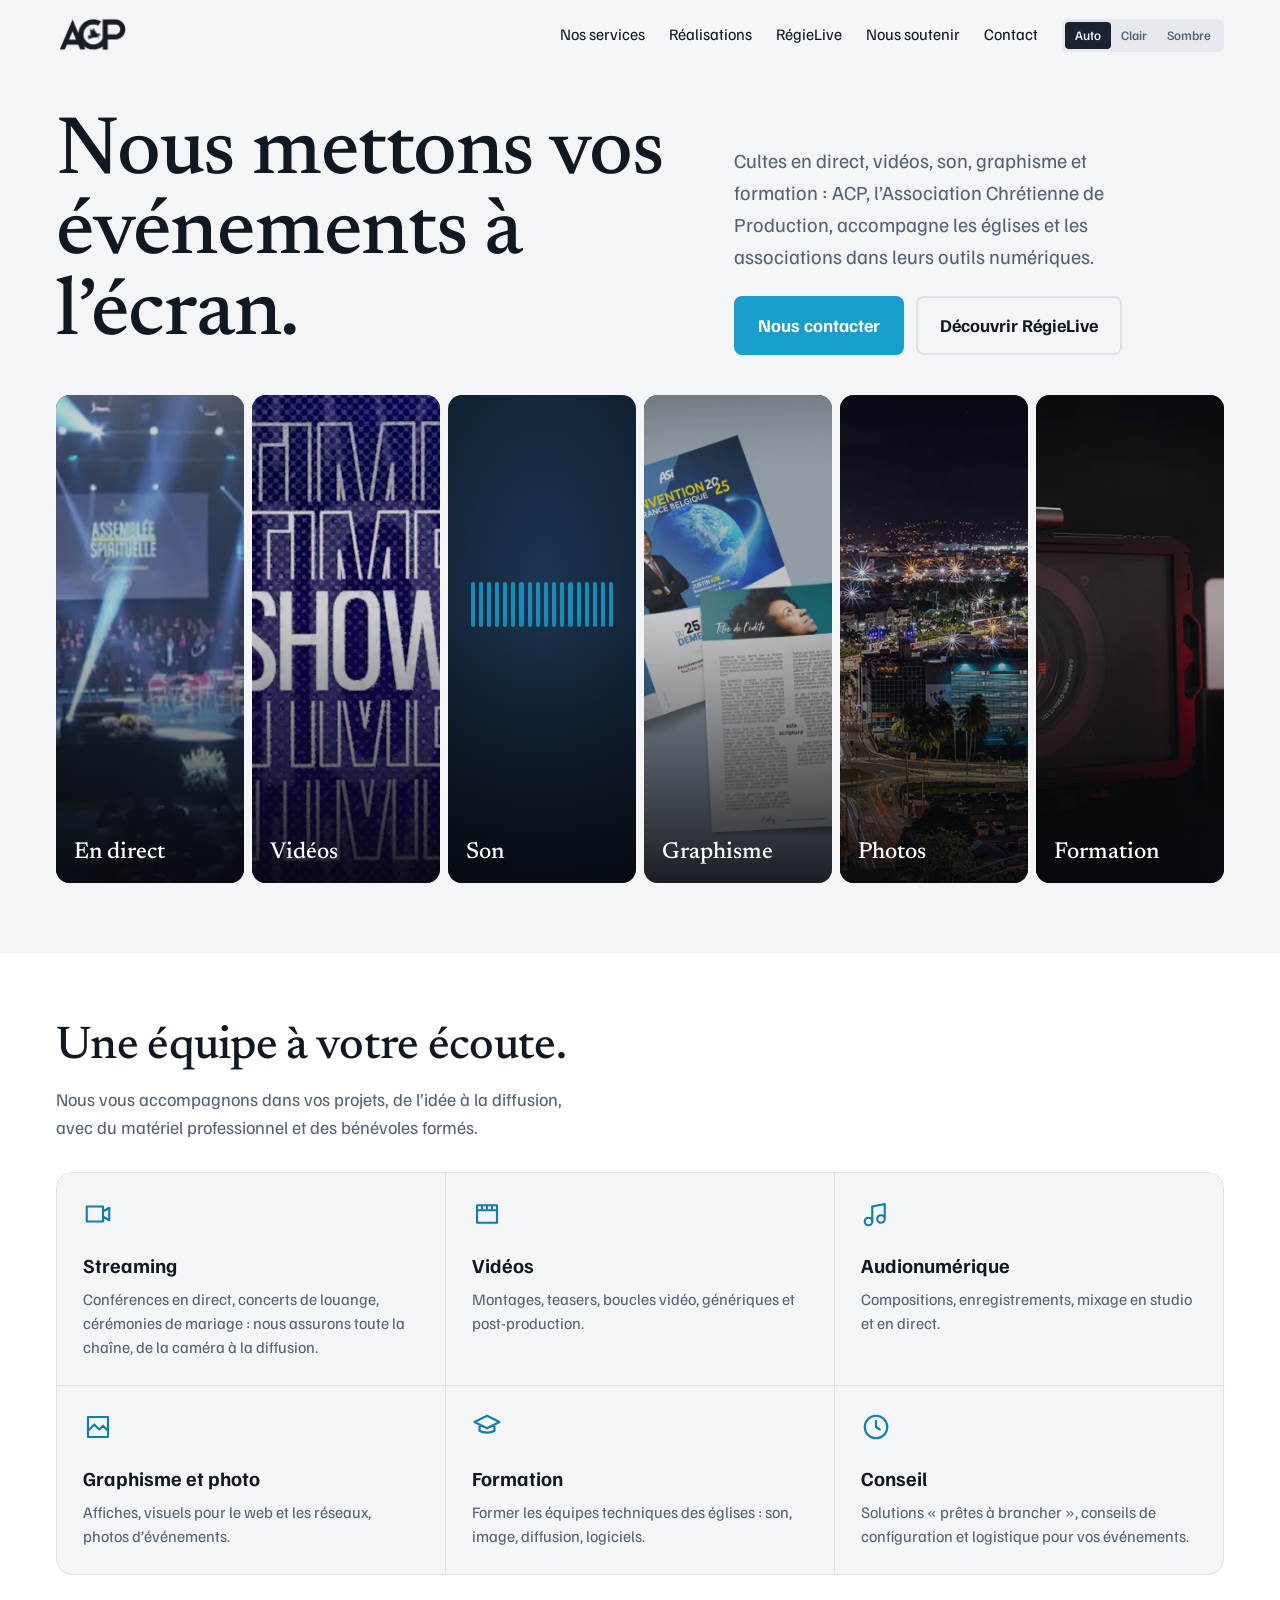
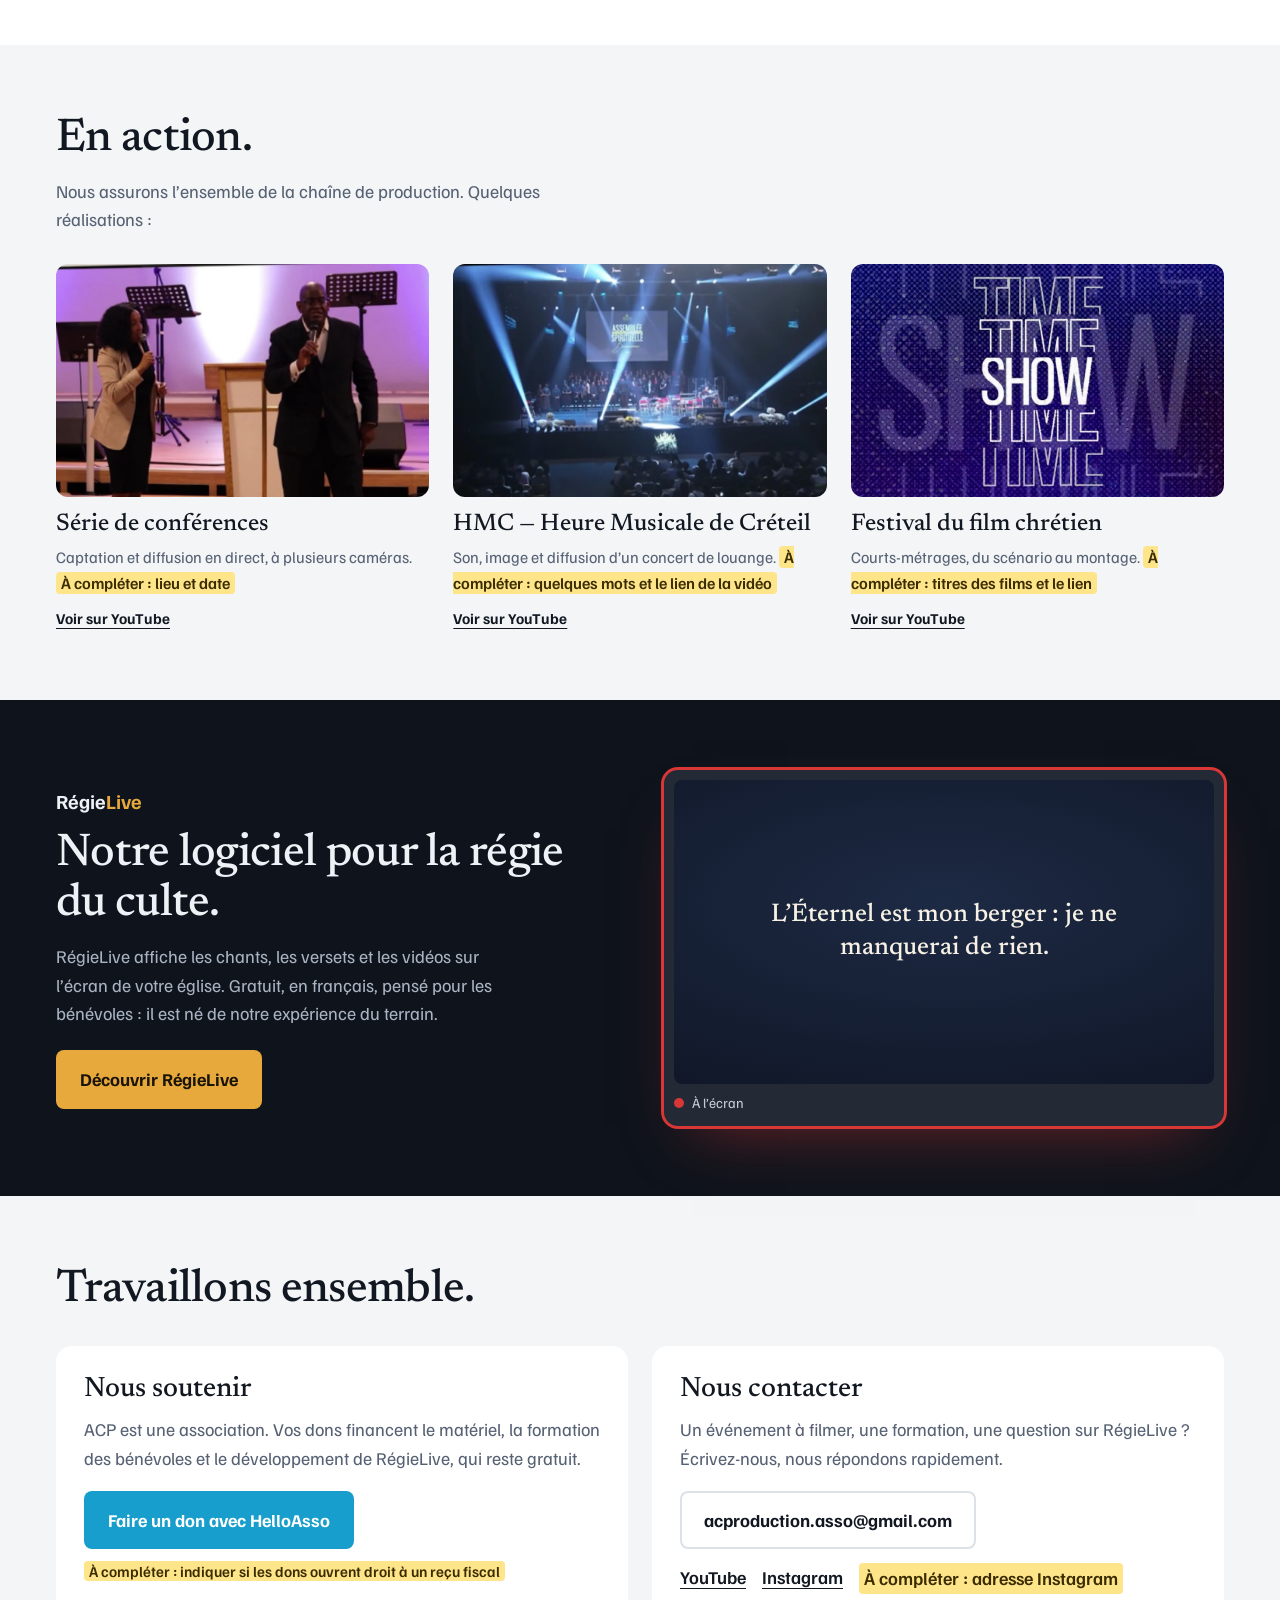
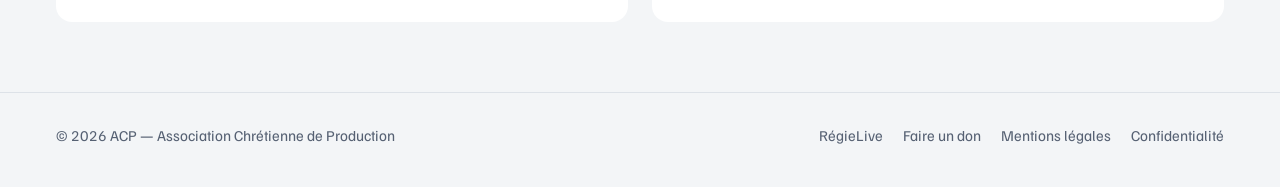
==== index.html @ d37175eb "Add files via upload" ====
<!doctype html>
<html lang="fr"><head><meta charset="utf-8"><meta name="viewport" content="width=device-width,initial-scale=1">
<meta name="darkreader-lock"><!-- le site a ses propres thèmes clair et sombre : Dark Reader ne le modifie pas -->
<meta name="color-scheme" content="light dark"><meta name="theme-color" content="#179ecc">
<title>ACP — Association Chrétienne de Production</title>
<meta name="description" content="Cultes en direct, vidéos, son, graphisme et formation : ACP accompagne les églises dans leurs outils numériques. Éditeur de RégieLive.">
<link rel="canonical" href="https://acproduction-asso.github.io/">
<meta property="og:type" content="website"><meta property="og:locale" content="fr_FR"><meta property="og:site_name" content="ACP">
<meta property="og:title" content="ACP — Association Chrétienne de Production"><meta property="og:description" content="Cultes en direct, vidéos, son, graphisme et formation : ACP accompagne les églises dans leurs outils numériques. Éditeur de RégieLive."><meta property="og:url" content="https://acproduction-asso.github.io/"><meta property="og:image" content="https://acproduction-asso.github.io/img/direct.webp">
<link rel="icon" href="img/icone-32.png" sizes="32x32" type="image/png"><link rel="icon" href="img/icone-192.png" sizes="192x192" type="image/png"><link rel="apple-touch-icon" href="img/icone-180.png">
<link rel="preload" href="assets/polices/newsreader-latin-wght-normal.woff2" as="font" type="font/woff2" crossorigin>
<link rel="stylesheet" href="assets/site.css">
<script>try{const t=localStorage.getItem("acp-theme");if(t==="clair"||t==="sombre")document.documentElement.dataset.theme=t;}catch(_){}</script>
</head><body>
<a class="skip" href="#contenu">Aller au contenu</a>
<header class="l"><a class="logo" href="index.html" aria-label="ACP, accueil"><img class="lf" src="img/logo-fonce.png" alt="ACP" width="73" height="38"><img class="lb" src="img/logo-blanc.png" alt="ACP" width="73" height="38"></a>
 <nav aria-label="Menu principal"><a href="index.html#services">Nos services</a><a href="index.html#realisations">Réalisations</a><a href="index.html#regielive">RégieLive</a><a href="index.html#soutenir">Nous soutenir</a><a href="index.html#contact">Contact</a>
  <div class="theme" role="group" aria-label="Apparence"><button data-t="auto">Auto</button><button data-t="clair">Clair</button><button data-t="sombre">Sombre</button></div>
  <details class="menu-m"><summary>Menu</summary><div><a href="index.html#services">Nos services</a><a href="index.html#realisations">Réalisations</a><a href="index.html#regielive">RégieLive</a><a href="index.html#soutenir">Nous soutenir</a><a href="index.html#contact">Contact</a></div></details></nav>
</header>
<main id="contenu">

<section class="hero l">
 <h1>Nous mettons vos événements à l’écran.</h1>
 <div><p class="lead">Cultes en direct, vidéos, son, graphisme et formation : ACP, l’Association Chrétienne de Production, accompagne les églises et les associations dans leurs outils numériques.</p>
 <div class="cta"><a class="btn" href="#contact">Nous contacter</a><a class="btn alt" href="#regielive">Découvrir RégieLive</a></div></div>
</section>
<section class="l" aria-label="Ce que nous faisons"><div class="bandes"><a class="bd direct" href="#services"><img src="img/direct.webp" alt="" loading="lazy"><span><b>En direct</b><small>Cultes, conférences et concerts diffusés en direct.</small></span></a><a class="bd videos" href="#services"><video src="img/videos.mp4" poster="img/videos.webp" muted loop playsinline preload="none" aria-hidden="true"></video><span><b>Vidéos</b><small>Montages, teasers, génériques.</small></span></a><a class="bd son" href="#services"><div class="onde" aria-hidden="true"><i style="animation-delay:0ms"></i><i style="animation-delay:137ms"></i><i style="animation-delay:274ms"></i><i style="animation-delay:411ms"></i><i style="animation-delay:548ms"></i><i style="animation-delay:685ms"></i><i style="animation-delay:822ms"></i><i style="animation-delay:59ms"></i><i style="animation-delay:196ms"></i><i style="animation-delay:333ms"></i><i style="animation-delay:470ms"></i><i style="animation-delay:607ms"></i><i style="animation-delay:744ms"></i><i style="animation-delay:881ms"></i><i style="animation-delay:118ms"></i><i style="animation-delay:255ms"></i><i style="animation-delay:392ms"></i><i style="animation-delay:529ms"></i></div><span><b>Son</b><small>Enregistrement et mixage, en studio comme en direct.</small></span></a><a class="bd graphisme" href="#services"><img src="img/graphisme.webp" alt="" loading="lazy"><span><b>Graphisme</b><small>Affiches, programmes, visuels.</small></span></a><a class="bd photos" href="#services"><img src="img/photos.webp" alt="" loading="lazy"><span><b>Photos</b><small>Événements et lieux, mis en valeur.</small></span></a><a class="bd formation" href="#services"><img src="img/conseil.webp" alt="" loading="lazy"><span><b>Formation</b><small>Former et conseiller les équipes techniques.</small></span></a></div></section>

<section class="sec l blanc" id="services">
 <h2>Une équipe à votre écoute.</h2>
 <p class="intro">Nous vous accompagnons dans vos projets, de l’idée à la diffusion, avec du matériel professionnel et des bénévoles formés.</p>
 <div class="tuiles"><div class="tuile"><svg viewBox="0 0 24 24" aria-hidden="true"><path d="M3 6h13v12H3zM16 10l5-3v10l-5-3"/></svg><h3>Streaming</h3><p>Conférences en direct, concerts de louange, cérémonies de mariage : nous assurons toute la chaîne, de la caméra à la diffusion.</p></div><div class="tuile"><svg viewBox="0 0 24 24" aria-hidden="true"><path d="M4 5h16v14H4zM4 9h16M8 5v4M12 5v4M16 5v4"/></svg><h3>Vidéos</h3><p>Montages, teasers, boucles vidéo, génériques et post-production.</p></div><div class="tuile"><svg viewBox="0 0 24 24" aria-hidden="true"><path d="M9 18V6l10-2v12M9 18a3 3 0 1 1-6 0 3 3 0 0 1 6 0zM19 16a3 3 0 1 1-6 0 3 3 0 0 1 6 0z"/></svg><h3>Audionumérique</h3><p>Compositions, enregistrements, mixage en studio et en direct.</p></div><div class="tuile"><svg viewBox="0 0 24 24" aria-hidden="true"><path d="M4 4h16v16H4zM4 15l5-5 4 4 3-3 4 4"/></svg><h3>Graphisme et photo</h3><p>Affiches, visuels pour le web et les réseaux, photos d’événements.</p></div><div class="tuile"><svg viewBox="0 0 24 24" aria-hidden="true"><path d="M12 3 2 8l10 5 10-5zM6 10v5c3 2 9 2 12 0v-5"/></svg><h3>Formation</h3><p>Former les équipes techniques des églises : son, image, diffusion, logiciels.</p></div><div class="tuile"><svg viewBox="0 0 24 24" aria-hidden="true"><path d="M12 21a9 9 0 1 0 0-18 9 9 0 0 0 0 18zM12 7v5l3 2"/></svg><h3>Conseil</h3><p>Solutions « prêtes à brancher », conseils de configuration et logistique pour vos événements.</p></div></div>
</section>

<section class="sec l" id="realisations">
 <h2>En action.</h2>
 <p class="intro">Nous assurons l’ensemble de la chaîne de production. Quelques réalisations :</p>
 <div class="reals">
  <article class="real"><img src="img/conference.webp" alt="" loading="lazy"><h3>Série de conférences</h3><p>Captation et diffusion en direct, à plusieurs caméras. <mark class="a-completer">À compléter : lieu et date</mark></p><a href="https://www.youtube.com/channel/UCSpr7Q7mBJWaFpqFQJfIE9g">Voir sur YouTube</a></article>
  <article class="real"><img src="img/direct.webp" alt="" loading="lazy"><h3>HMC — Heure Musicale de Créteil</h3><p>Son, image et diffusion d’un concert de louange. <mark class="a-completer">À compléter : quelques mots et le lien de la vidéo</mark></p><a href="https://www.youtube.com/channel/UCSpr7Q7mBJWaFpqFQJfIE9g">Voir sur YouTube</a></article>
  <article class="real"><img src="img/videos.webp" alt="" loading="lazy"><h3>Festival du film chrétien</h3><p>Courts-métrages, du scénario au montage. <mark class="a-completer">À compléter : titres des films et le lien</mark></p><a href="https://www.youtube.com/channel/UCSpr7Q7mBJWaFpqFQJfIE9g">Voir sur YouTube</a></article>
 </div>
 <!-- À COMPLÉTER : les images de cette section sont provisoires (extraites des vidéos existantes) -->
</section>

<section class="sec l rl" id="regielive">
 <div><span class="marque">Régie<b>Live</b></span><h2>Notre logiciel pour la régie du culte.</h2>
 <p>RégieLive affiche les chants, les versets et les vidéos sur l’écran de votre église. Gratuit, en français, pensé pour les bénévoles : il est né de notre expérience du terrain.</p>
 <a class="btn" href="https://regielive.github.io">Découvrir RégieLive</a></div>
 <div class="ecr" aria-hidden="true"><div>L’Éternel est mon berger : je ne manquerai de rien.</div><small>À l’écran</small></div>
</section>

<section class="sec l">
 <h2>Travaillons ensemble.</h2>
 <div class="deux">
  <div class="boite" id="soutenir"><h3>Nous soutenir</h3><p>ACP est une association. Vos dons financent le matériel, la formation des bénévoles et le développement de RégieLive, qui reste gratuit.</p><a class="btn" href="https://www.helloasso.com/associations/acp-association-chretienne-de-production/formulaires/1">Faire un don avec HelloAsso</a><p style="font-size:15px"><mark class="a-completer">À compléter : indiquer si les dons ouvrent droit à un reçu fiscal</mark></p></div>
  <div class="boite" id="contact"><h3>Nous contacter</h3><p>Un événement à filmer, une formation, une question sur RégieLive ? Écrivez-nous, nous répondons rapidement.</p><a class="btn alt" href="mailto:acproduction.asso@gmail.com">acproduction.asso@gmail.com</a>
   <div class="reseaux"><a href="https://www.youtube.com/channel/UCSpr7Q7mBJWaFpqFQJfIE9g">YouTube</a><a href="#">Instagram</a><mark class="a-completer">À compléter : adresse Instagram</mark></div></div>
 </div>
</section>

</main>
<footer class="l"><span>© 2026 ACP — Association Chrétienne de Production</span><nav aria-label="Pied de page"><a href="https://regielive.github.io">RégieLive</a><a href="https://www.helloasso.com/associations/acp-association-chretienne-de-production/formulaires/1">Faire un don</a><a href="mentions-legales.html">Mentions légales</a><a href="confidentialite.html">Confidentialité</a></nav></footer>
<script src="assets/theme.js"></script>
<script src='assets/accueil.js'></script>
</body></html>
---- assets/site.css ----
@font-face{font-family:'Familjen Grotesk Variable';font-style:normal;font-display:swap;font-weight:400 700;src:url(polices/familjen-grotesk-latin-wght-normal.woff2) format('woff2-variations');unicode-range: U+0000-00FF,U+0131,U+0152-0153,U+02BB-02BC,U+02C6,U+02DA,U+02DC,U+0304,U+0308,U+0329,U+2000-206F,U+20AC,U+2122,U+2191,U+2193,U+2212,U+2215,U+FEFF,U+FFFD}
@font-face{font-family:'Familjen Grotesk Variable';font-style:normal;font-display:swap;font-weight:400 700;src:url(polices/familjen-grotesk-latin-ext-wght-normal.woff2) format('woff2-variations');unicode-range: U+0100-02BA,U+02BD-02C5,U+02C7-02CC,U+02CE-02D7,U+02DD-02FF,U+0304,U+0308,U+0329,U+1D00-1DBF,U+1E00-1E9F,U+1EF2-1EFF,U+2020,U+20A0-20AB,U+20AD-20C0,U+2113,U+2C60-2C7F,U+A720-A7FF}
@font-face{font-family:'Newsreader Variable';font-style:normal;font-display:swap;font-weight:200 800;src:url(polices/newsreader-latin-wght-normal.woff2) format('woff2-variations');unicode-range: U+0000-00FF,U+0131,U+0152-0153,U+02BB-02BC,U+02C6,U+02DA,U+02DC,U+0304,U+0308,U+0329,U+2000-206F,U+20AC,U+2122,U+2191,U+2193,U+2212,U+2215,U+FEFF,U+FFFD}
@font-face{font-family:'Newsreader Variable';font-style:normal;font-display:swap;font-weight:200 800;src:url(polices/newsreader-latin-ext-wght-normal.woff2) format('woff2-variations');unicode-range: U+0100-02BA,U+02BD-02C5,U+02C7-02CC,U+02CE-02D7,U+02DD-02FF,U+0304,U+0308,U+0329,U+1D00-1DBF,U+1E00-1E9F,U+1EF2-1EFF,U+2020,U+20A0-20AB,U+20AD-20C0,U+2113,U+2C60-2C7F,U+A720-A7FF}
/* ===== ACP — même socle que RégieLive, identité propre : bleu ACP, titres à empattements ===== */
:root{--fond:#f3f5f7;--carte:#ffffff;--encre:#121822;--doux:#566173;--trait:#dde2e8;--panneau:#e6eaef;--bleu:#0f7fa8;--bleuF:#179ecc;--touche:#1b2330;--toucheT:#f3f6f9}
@media (prefers-color-scheme:dark){:root:not([data-theme="clair"]){--fond:#10151d;--carte:#18202b;--encre:#eef2f7;--doux:#a3adbd;--trait:#2a3340;--panneau:#1f2834;--bleu:#4cc0ea;--touche:#2a3442}}
:root[data-theme="sombre"]{--fond:#10151d;--carte:#18202b;--encre:#eef2f7;--doux:#a3adbd;--trait:#2a3340;--panneau:#1f2834;--bleu:#4cc0ea;--touche:#2a3442}
*{box-sizing:border-box;margin:0}
html{background:var(--fond);color-scheme:light;scroll-behavior:smooth}
@media (prefers-color-scheme:dark){html:not([data-theme="clair"]){color-scheme:dark}}
html[data-theme="sombre"]{color-scheme:dark}
@media (prefers-reduced-motion:reduce){html{scroll-behavior:auto}}
body{color:var(--encre);font:400 18px/1.6 "Familjen Grotesk Variable",system-ui,sans-serif}
a{color:inherit;text-underline-offset:4px}
.l{padding-left:clamp(16px,5vw,56px);padding-right:clamp(16px,5vw,56px)}
.skip{position:absolute;left:-999px;top:8px;background:var(--bleuF);color:#fff;padding:8px 12px;border-radius:6px;z-index:10}.skip:focus{left:8px}
:focus-visible{outline:3px solid var(--bleuF);outline-offset:3px}
h1,h2{font-family:"Newsreader Variable",Georgia,serif;font-weight:500;letter-spacing:-.015em}
h2{font-size:clamp(32px,3.6vw,50px);line-height:1.08}
.a-completer{background:#ffe58a;color:#3a2c00;padding:1px 5px;border-radius:4px;font-weight:600;font-family:"Familjen Grotesk Variable"}
/* en-tête */
header{display:flex;justify-content:space-between;align-items:center;gap:16px;padding-top:16px;padding-bottom:16px}
.logo img{height:38px;width:auto;display:block}
.logo .lb{display:none}
@media (prefers-color-scheme:dark){:root:not([data-theme="clair"]) .logo .lf{display:none}:root:not([data-theme="clair"]) .logo .lb{display:block}}
:root[data-theme="sombre"] .logo .lf{display:none}:root[data-theme="sombre"] .logo .lb{display:block}
nav{display:flex;gap:24px;align-items:center;font-size:16px}nav a{text-decoration:none}nav a:hover{text-decoration:underline}
.theme{display:flex;background:var(--panneau);border-radius:6px;padding:3px}
.theme button{border:0;background:transparent;color:var(--doux);font:500 13px/1 "Familjen Grotesk Variable";padding:7px 10px;border-radius:4px;cursor:pointer}
.theme button[aria-pressed="true"]{background:var(--touche);color:var(--toucheT)}
.menu-m{display:none;position:relative}
.menu-m summary{list-style:none;cursor:pointer;font-weight:600;font-size:15px;padding:9px 12px;border-radius:6px;background:var(--panneau)}
.menu-m summary::-webkit-details-marker{display:none}
.menu-m div{position:absolute;right:0;top:calc(100% + 6px);background:var(--carte);border-radius:12px;padding:8px;min-width:220px;box-shadow:0 20px 40px -18px rgba(10,15,25,.45);display:flex;flex-direction:column;z-index:20}
.menu-m div a{padding:10px 12px;border-radius:8px}.menu-m div a:hover{background:var(--fond)}
@media (max-width:900px){.menu-m{display:block}header nav>a{display:none}}
.btn{display:inline-block;padding:15px 24px;border-radius:8px;background:var(--bleuF);color:#fff;font-weight:700;text-decoration:none;transition:transform .15s}.btn:hover{transform:translateY(-1px)}
.btn.alt{background:transparent;color:var(--encre);box-shadow:inset 0 0 0 2px var(--trait)}.btn.alt:hover{box-shadow:inset 0 0 0 2px var(--encre)}
/* accueil */
.hero{padding-top:44px;padding-bottom:40px;display:grid;grid-template-columns:1.3fr 1fr;gap:40px;align-items:end}
.hero h1{font-size:clamp(46px,6.4vw,96px);line-height:.98;max-width:13ch}
.hero .lead{color:var(--doux);font-size:20px;max-width:38ch}
.cta{margin-top:24px;display:flex;gap:12px;flex-wrap:wrap}
@media (max-width:900px){.hero{grid-template-columns:1fr;align-items:start}}
/* galerie en bandes : chaque bande s'élargit au survol ou au clavier ; empilées sur téléphone */
.bandes{display:flex;gap:8px;height:min(62vh,560px);padding-bottom:70px}
.bd{position:relative;flex:1;border-radius:14px;overflow:hidden;background:#0c1118;color:#fff;text-decoration:none;transition:flex-grow .7s cubic-bezier(.4,0,.2,1);min-width:0}
.bd img,.bd video{position:absolute;inset:0;width:100%;height:100%;object-fit:cover;opacity:.8;transition:opacity .4s,transform 6s ease}
.bd::after{content:"";position:absolute;inset:0;background:linear-gradient(0deg,rgba(6,9,14,.85),rgba(6,9,14,0) 55%)}
.bd span{position:absolute;left:18px;right:18px;bottom:18px;z-index:1}
.bd b{display:block;font:500 clamp(20px,1.8vw,28px)/1.1 "Newsreader Variable",serif;white-space:nowrap;overflow:hidden;text-overflow:ellipsis}
.bd small{display:block;font-size:14.5px;opacity:0;max-height:0;transition:opacity .4s,max-height .4s;color:#dfe6ee}
.bandes:hover .bd,.bandes:focus-within .bd{flex-grow:1}
.bandes .bd:hover,.bandes .bd:focus-visible{flex-grow:4}
.bd:hover img,.bd:focus-visible img{opacity:1;transform:scale(1.04)}
.bd:hover small,.bd:focus-visible small{opacity:1;max-height:60px}
.bd.son{background:radial-gradient(120% 90% at 50% 40%,#1c3550,#0a1420)}
.onde{position:absolute;inset:20% 12% 34%;display:flex;align-items:center;gap:4px}
.onde i{flex:1;background:var(--bleuF);border-radius:3px;opacity:.85;height:20%;animation:onde 1.4s ease-in-out infinite alternate}
@keyframes onde{to{height:90%}}
@media (max-width:900px){.bandes{flex-direction:column;height:auto}.bd{flex:none;height:150px}.bd small{opacity:1;max-height:60px}.bandes .bd:hover{flex-grow:1}}
@media (prefers-reduced-motion:reduce){.bd,.bd img{transition:none}.onde i{animation:none;height:55%}}
/* sections */
.sec{padding-top:70px;padding-bottom:70px}
.sec .intro{color:var(--doux);max-width:52ch;margin-top:12px}
.blanc{background:var(--carte)}
.tuiles{margin-top:30px;display:grid;grid-template-columns:repeat(3,1fr);gap:1px;background:var(--trait);border:1px solid var(--trait);border-radius:16px;overflow:hidden}
.tuile{background:var(--carte);padding:26px}
.blanc .tuile{background:var(--fond)}
.tuile svg{width:30px;height:30px;fill:none;stroke:var(--bleu);stroke-width:1.7;stroke-linecap:round;stroke-linejoin:round}
.tuile h3{font-size:20px;margin-top:12px}
.tuile p{margin-top:6px;color:var(--doux);font-size:16px;line-height:1.5}
@media (max-width:900px){.tuiles{grid-template-columns:1fr 1fr}}@media (max-width:560px){.tuiles{grid-template-columns:1fr}}
.reals{margin-top:30px;display:grid;grid-template-columns:repeat(3,1fr);gap:24px}
.real{display:flex;flex-direction:column}
.real img{width:100%;aspect-ratio:16/10;object-fit:cover;border-radius:12px;display:block;background:#0c1118}
.real h3{font:500 24px/1.15 "Newsreader Variable",serif;margin-top:14px}
.real p{color:var(--doux);font-size:16px;margin-top:6px}
.real a{margin-top:10px;font-weight:700;font-size:15px}
@media (max-width:900px){.reals{grid-template-columns:1fr}}
/* RégieLive : bande sombre */
.rl{background:#0f141c;color:#eef2f7;display:grid;grid-template-columns:1fr 1fr;gap:48px;align-items:center}
.rl .marque{font:700 20px/1 "Familjen Grotesk Variable"}.rl .marque b{color:#e7a93b}
.rl h2{margin-top:14px}
.rl p{color:#a9b3c2;margin-top:12px;max-width:44ch}
.rl .btn{background:#e7a93b;color:#1a1408;margin-top:22px}
.ecr{background:#232a35;border-radius:14px;padding:10px 10px 12px;box-shadow:0 0 0 3px #d93636,0 30px 60px -30px rgba(217,54,54,.5)}
.ecr div{aspect-ratio:16/9;border-radius:8px;background:radial-gradient(120% 90% at 50% 40%,#1d2a44,#0d1220);display:grid;place-items:center;text-align:center;padding:8%;color:#f6f1e4;font:500 clamp(20px,2vw,28px)/1.3 "Newsreader Variable",serif}
.ecr small{display:flex;align-items:center;gap:8px;color:#c6cdd8;font-size:14px;margin-top:8px}.ecr small::before{content:"";width:10px;height:10px;border-radius:50%;background:#d93636}
@media (max-width:900px){.rl{grid-template-columns:1fr}}
/* soutenir et contact */
.deux{display:grid;grid-template-columns:1fr 1fr;gap:24px;margin-top:30px}
.boite{background:var(--carte);border-radius:16px;padding:28px}
.boite h3{font:500 28px/1.1 "Newsreader Variable",serif}
.boite p{color:var(--doux);margin-top:10px}
.boite .btn{margin-top:18px}
.reseaux{display:flex;gap:16px;flex-wrap:wrap;margin-top:14px;font-weight:600}
@media (max-width:760px){.deux{grid-template-columns:1fr}}
/* pages intérieures */
.page-head{padding-top:40px;padding-bottom:30px}.page-head h1{font-size:clamp(40px,5vw,64px)}
.prose{padding-bottom:80px;max-width:calc(760px + 2*clamp(16px,5vw,56px))}
.prose h2{font-size:clamp(24px,2.6vw,32px);margin-top:44px}
.prose p,.prose ul{margin-top:12px;color:var(--doux)}.prose ul{padding-left:22px}.prose strong{color:var(--encre)}
.perdu{min-height:60vh;display:grid;place-content:center;text-align:center;padding:60px 16px}
footer{border-top:1px solid var(--trait);padding-top:30px;padding-bottom:40px;display:flex;justify-content:space-between;flex-wrap:wrap;gap:16px;font-size:15px;color:var(--doux)}
footer nav{gap:20px;flex-wrap:wrap;font-size:15px}

/* bouton flottant « Remonter en haut » */
.haut{position:fixed;right:18px;bottom:18px;z-index:30;width:48px;height:48px;border-radius:50%;border:0;cursor:pointer;background:var(--touche);color:var(--toucheT);display:grid;place-items:center;box-shadow:0 10px 24px -8px rgba(10,15,25,.5);opacity:0;transform:translateY(12px);pointer-events:none;transition:opacity .25s,transform .25s}
.haut.vu{opacity:.92;transform:none;pointer-events:auto}.haut:hover{opacity:1}
.haut svg{width:22px;height:22px;fill:none;stroke:currentColor;stroke-width:2.2;stroke-linecap:round;stroke-linejoin:round}
.haut:focus-visible{outline:3px solid var(--bleuF);outline-offset:3px}
#contenu:focus{outline:none}
@media (prefers-reduced-motion:reduce){.haut{transition:none}}
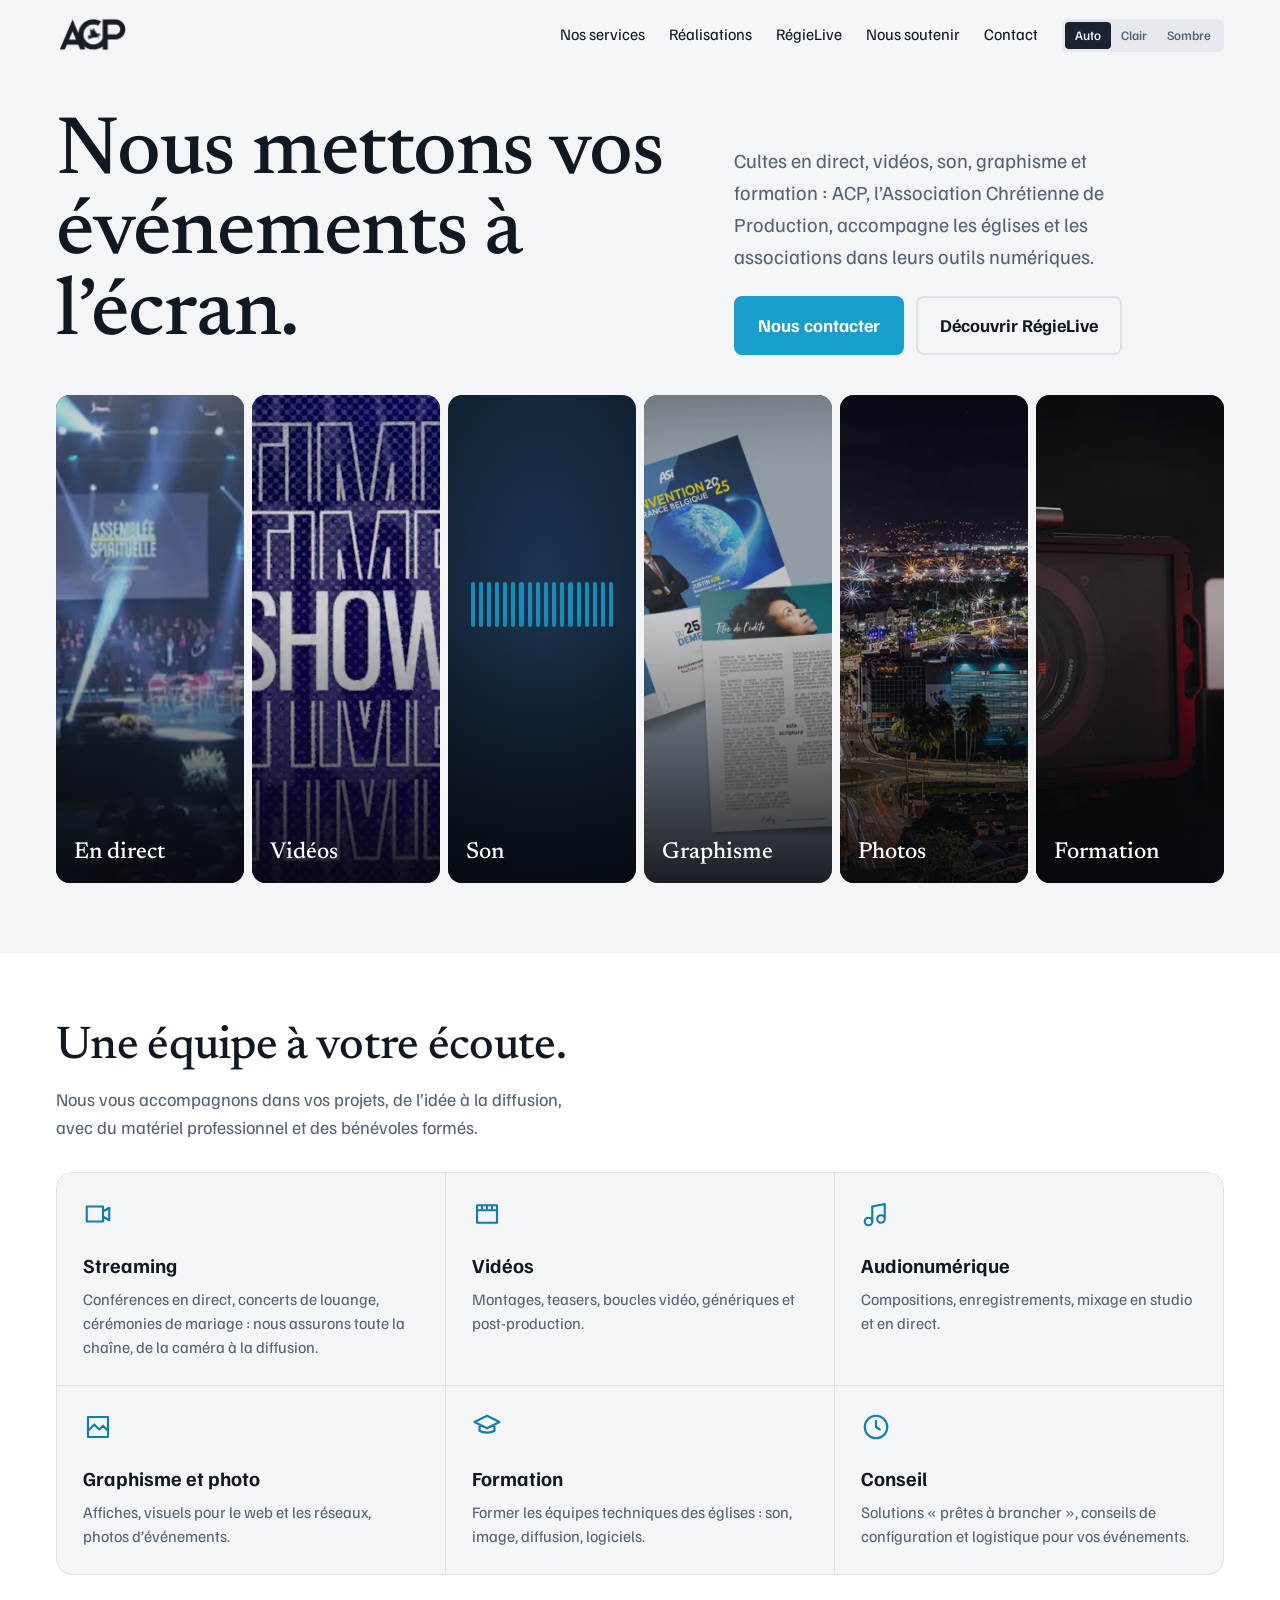
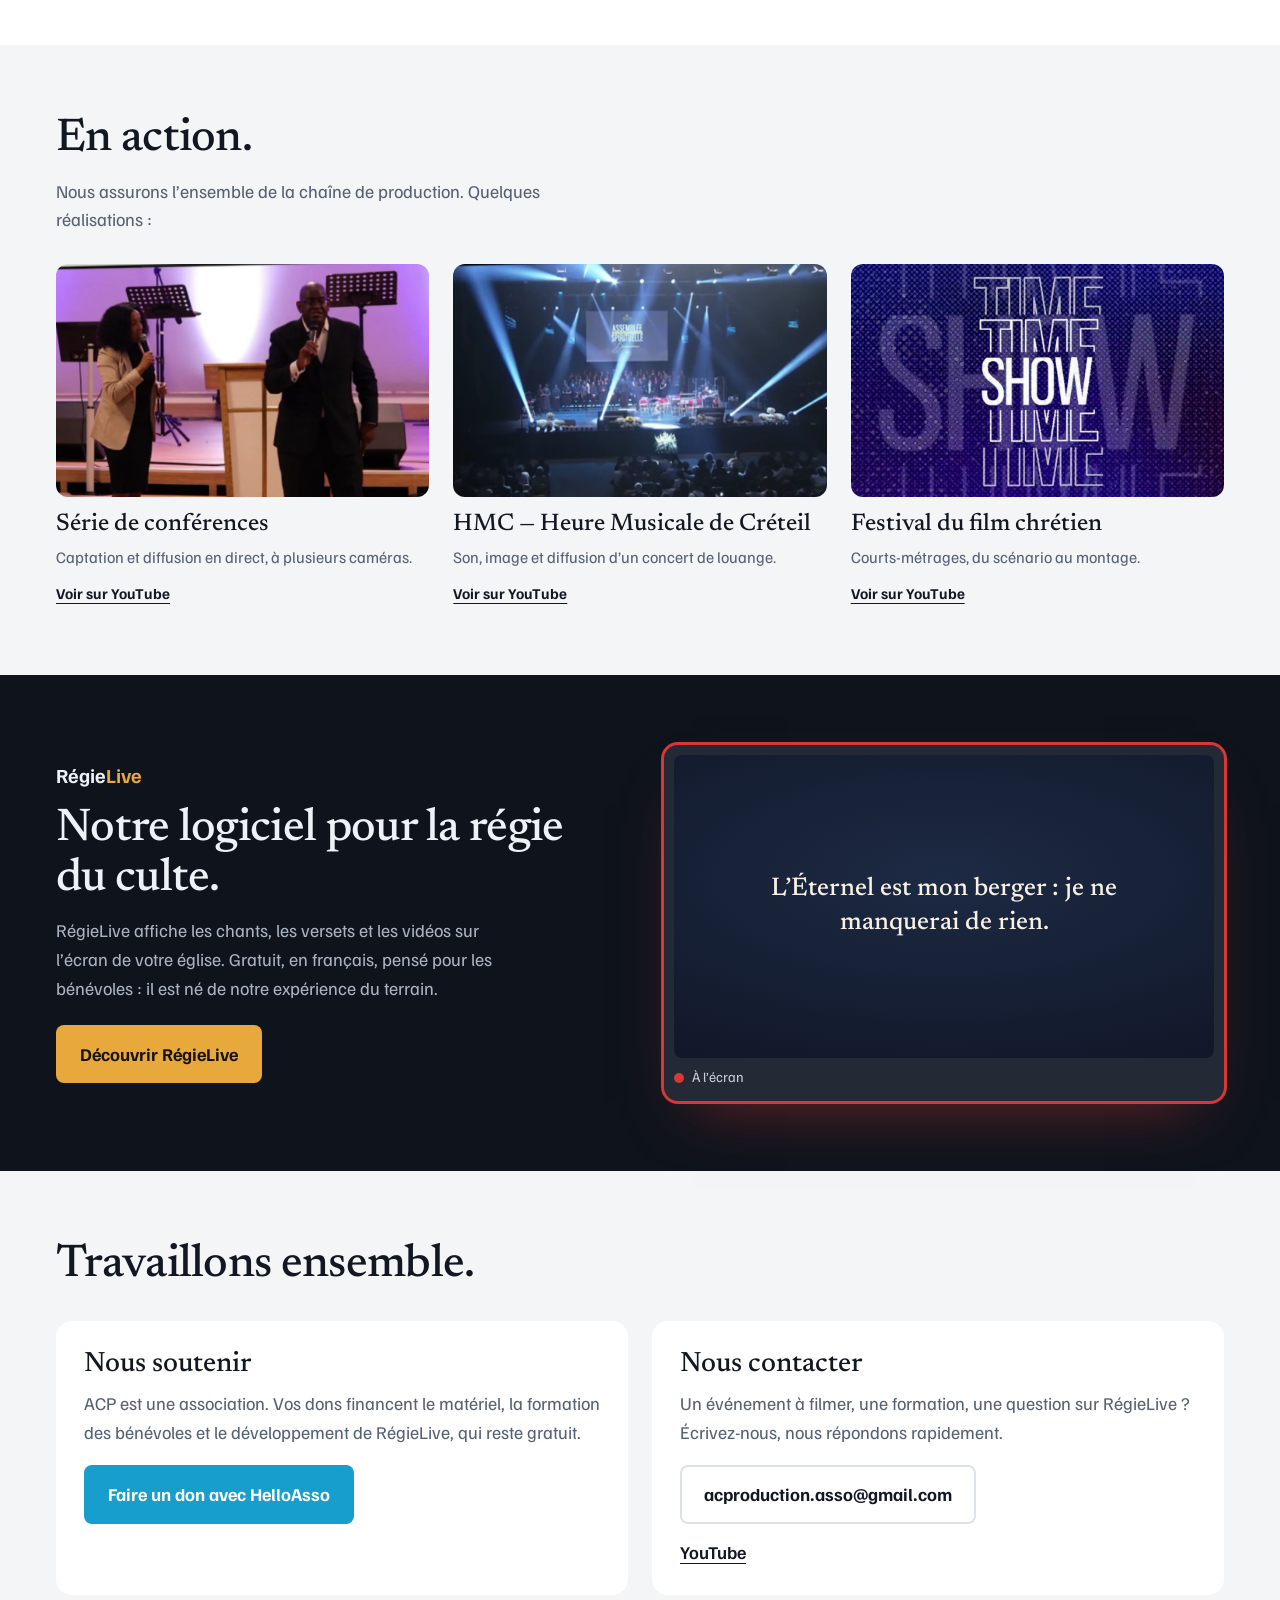
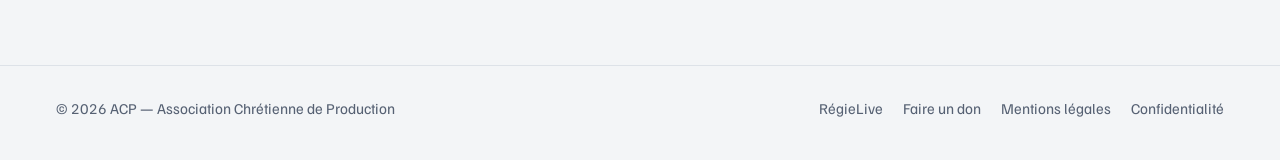
==== commit 1de6c6a5: "Add files via upload" ====
--- a/index.html
+++ b/index.html
@@ -37,9 +37,9 @@
  <h2>En action.</h2>
  <p class="intro">Nous assurons l’ensemble de la chaîne de production. Quelques réalisations :</p>
  <div class="reals">
-  <article class="real"><img src="img/conference.webp" alt="" loading="lazy"><h3>Série de conférences</h3><p>Captation et diffusion en direct, à plusieurs caméras. <mark class="a-completer">À compléter : lieu et date</mark></p><a href="https://www.youtube.com/channel/UCSpr7Q7mBJWaFpqFQJfIE9g">Voir sur YouTube</a></article>
-  <article class="real"><img src="img/direct.webp" alt="" loading="lazy"><h3>HMC — Heure Musicale de Créteil</h3><p>Son, image et diffusion d’un concert de louange. <mark class="a-completer">À compléter : quelques mots et le lien de la vidéo</mark></p><a href="https://www.youtube.com/channel/UCSpr7Q7mBJWaFpqFQJfIE9g">Voir sur YouTube</a></article>
-  <article class="real"><img src="img/videos.webp" alt="" loading="lazy"><h3>Festival du film chrétien</h3><p>Courts-métrages, du scénario au montage. <mark class="a-completer">À compléter : titres des films et le lien</mark></p><a href="https://www.youtube.com/channel/UCSpr7Q7mBJWaFpqFQJfIE9g">Voir sur YouTube</a></article>
+  <article class="real"><img src="img/conference.webp" alt="" loading="lazy"><h3>Série de conférences</h3><p>Captation et diffusion en direct, à plusieurs caméras.</p><a href="https://www.youtube.com/channel/UCSpr7Q7mBJWaFpqFQJfIE9g" target="_blank" rel="noopener">Voir sur YouTube</a></article>
+  <article class="real"><img src="img/direct.webp" alt="" loading="lazy"><h3>HMC — Heure Musicale de Créteil</h3><p>Son, image et diffusion d’un concert de louange.</p><a href="https://www.youtube.com/channel/UCSpr7Q7mBJWaFpqFQJfIE9g" target="_blank" rel="noopener">Voir sur YouTube</a></article>
+  <article class="real"><img src="img/videos.webp" alt="" loading="lazy"><h3>Festival du film chrétien</h3><p>Courts-métrages, du scénario au montage.</p><a href="https://www.youtube.com/channel/UCSpr7Q7mBJWaFpqFQJfIE9g" target="_blank" rel="noopener">Voir sur YouTube</a></article>
  </div>
  <!-- À COMPLÉTER : les images de cette section sont provisoires (extraites des vidéos existantes) -->
 </section>
@@ -47,21 +47,21 @@
 <section class="sec l rl" id="regielive">
  <div><span class="marque">Régie<b>Live</b></span><h2>Notre logiciel pour la régie du culte.</h2>
  <p>RégieLive affiche les chants, les versets et les vidéos sur l’écran de votre église. Gratuit, en français, pensé pour les bénévoles : il est né de notre expérience du terrain.</p>
- <a class="btn" href="https://regielive.github.io">Découvrir RégieLive</a></div>
+ <a class="btn" href="https://regielive.github.io" target="_blank" rel="noopener">Découvrir RégieLive</a></div>
  <div class="ecr" aria-hidden="true"><div>L’Éternel est mon berger : je ne manquerai de rien.</div><small>À l’écran</small></div>
 </section>
 
 <section class="sec l">
  <h2>Travaillons ensemble.</h2>
  <div class="deux">
-  <div class="boite" id="soutenir"><h3>Nous soutenir</h3><p>ACP est une association. Vos dons financent le matériel, la formation des bénévoles et le développement de RégieLive, qui reste gratuit.</p><a class="btn" href="https://www.helloasso.com/associations/acp-association-chretienne-de-production/formulaires/1">Faire un don avec HelloAsso</a><p style="font-size:15px"><mark class="a-completer">À compléter : indiquer si les dons ouvrent droit à un reçu fiscal</mark></p></div>
+  <div class="boite" id="soutenir"><h3>Nous soutenir</h3><p>ACP est une association. Vos dons financent le matériel, la formation des bénévoles et le développement de RégieLive, qui reste gratuit.</p><a class="btn" href="https://www.helloasso.com/associations/acp-association-chretienne-de-production/formulaires/1" target="_blank" rel="noopener">Faire un don avec HelloAsso</a></div>
   <div class="boite" id="contact"><h3>Nous contacter</h3><p>Un événement à filmer, une formation, une question sur RégieLive ? Écrivez-nous, nous répondons rapidement.</p><a class="btn alt" href="mailto:acproduction.asso@gmail.com">acproduction.asso@gmail.com</a>
-   <div class="reseaux"><a href="https://www.youtube.com/channel/UCSpr7Q7mBJWaFpqFQJfIE9g">YouTube</a><a href="#">Instagram</a><mark class="a-completer">À compléter : adresse Instagram</mark></div></div>
+   <div class="reseaux"><a href="https://www.youtube.com/channel/UCSpr7Q7mBJWaFpqFQJfIE9g" target="_blank" rel="noopener">YouTube</a></div></div>
  </div>
 </section>
 
 </main>
-<footer class="l"><span>© 2026 ACP — Association Chrétienne de Production</span><nav aria-label="Pied de page"><a href="https://regielive.github.io">RégieLive</a><a href="https://www.helloasso.com/associations/acp-association-chretienne-de-production/formulaires/1">Faire un don</a><a href="mentions-legales.html">Mentions légales</a><a href="confidentialite.html">Confidentialité</a></nav></footer>
+<footer class="l"><span>© 2026 ACP — Association Chrétienne de Production</span><nav aria-label="Pied de page"><a href="https://regielive.github.io" target="_blank" rel="noopener">RégieLive</a><a href="https://www.helloasso.com/associations/acp-association-chretienne-de-production/formulaires/1" target="_blank" rel="noopener">Faire un don</a><a href="mentions-legales.html">Mentions légales</a><a href="confidentialite.html">Confidentialité</a></nav></footer>
 <script src="assets/theme.js"></script>
 <script src='assets/accueil.js'></script>
 </body></html>
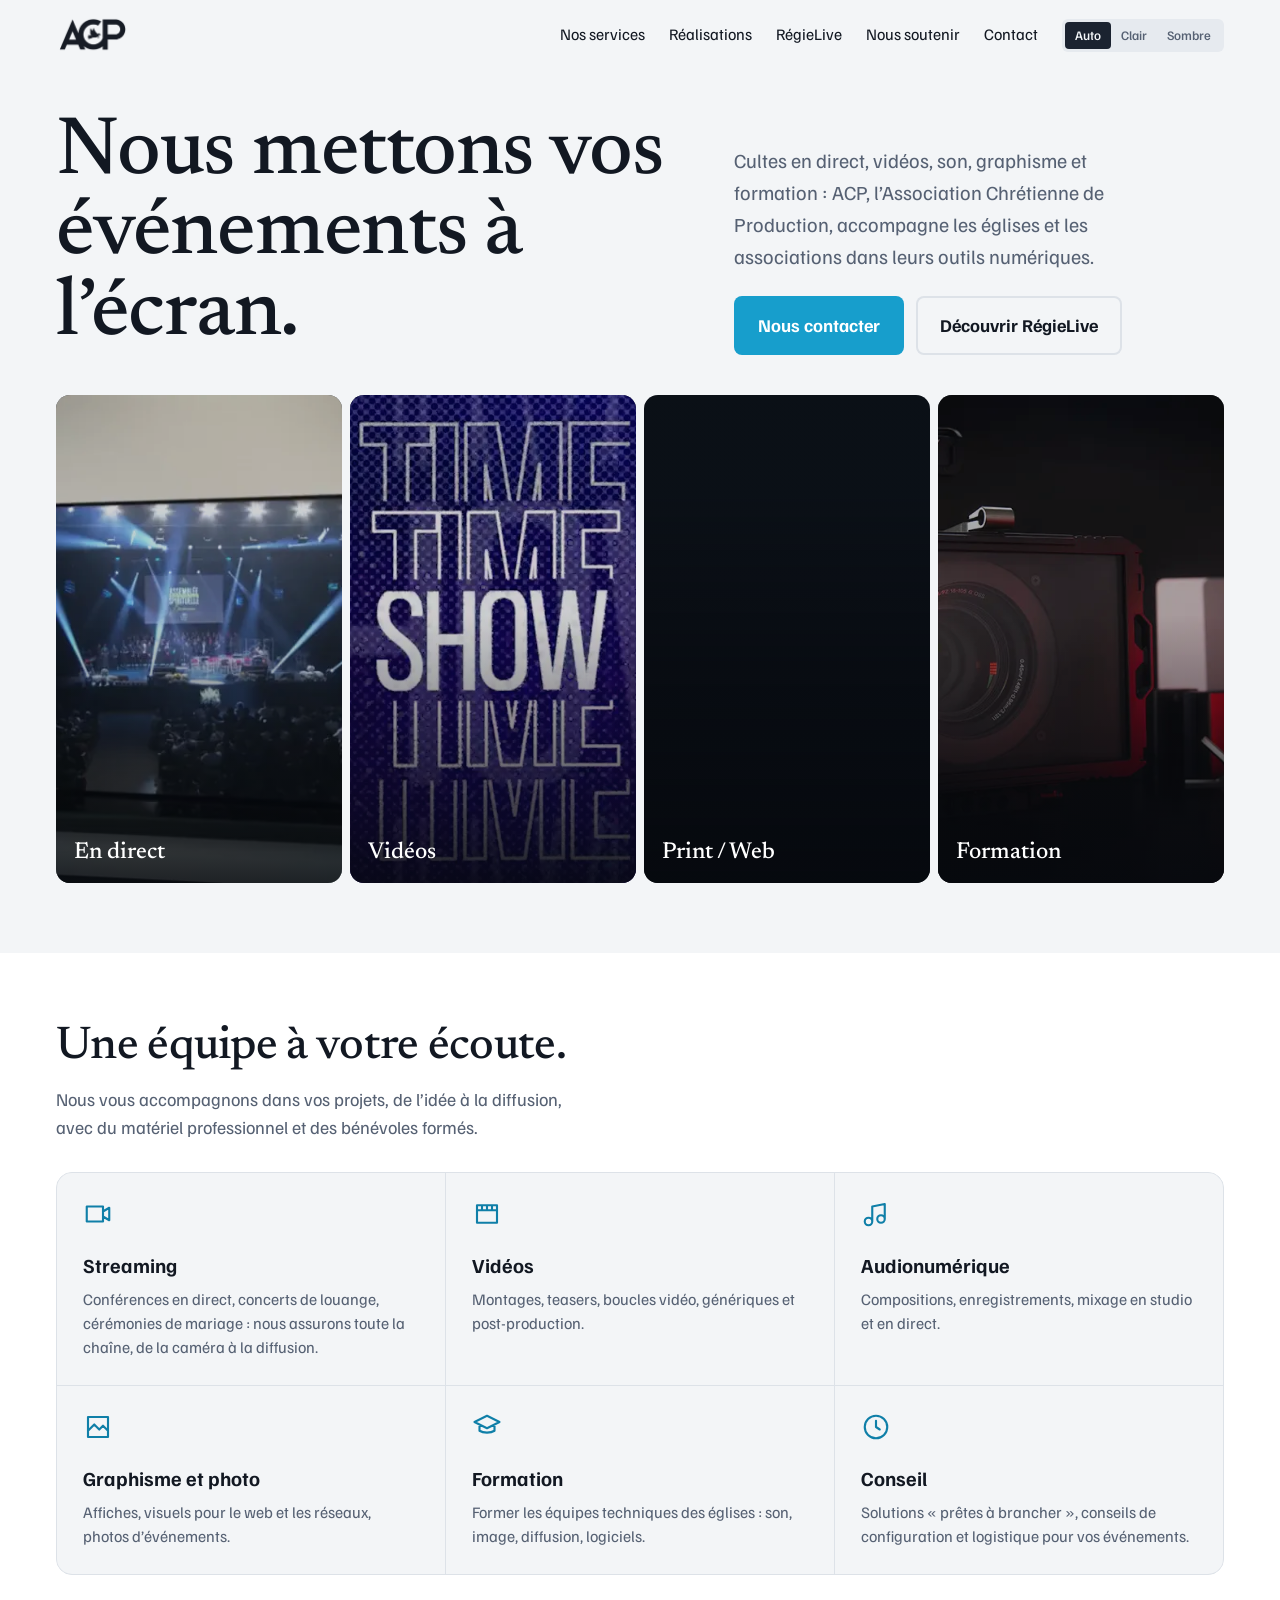
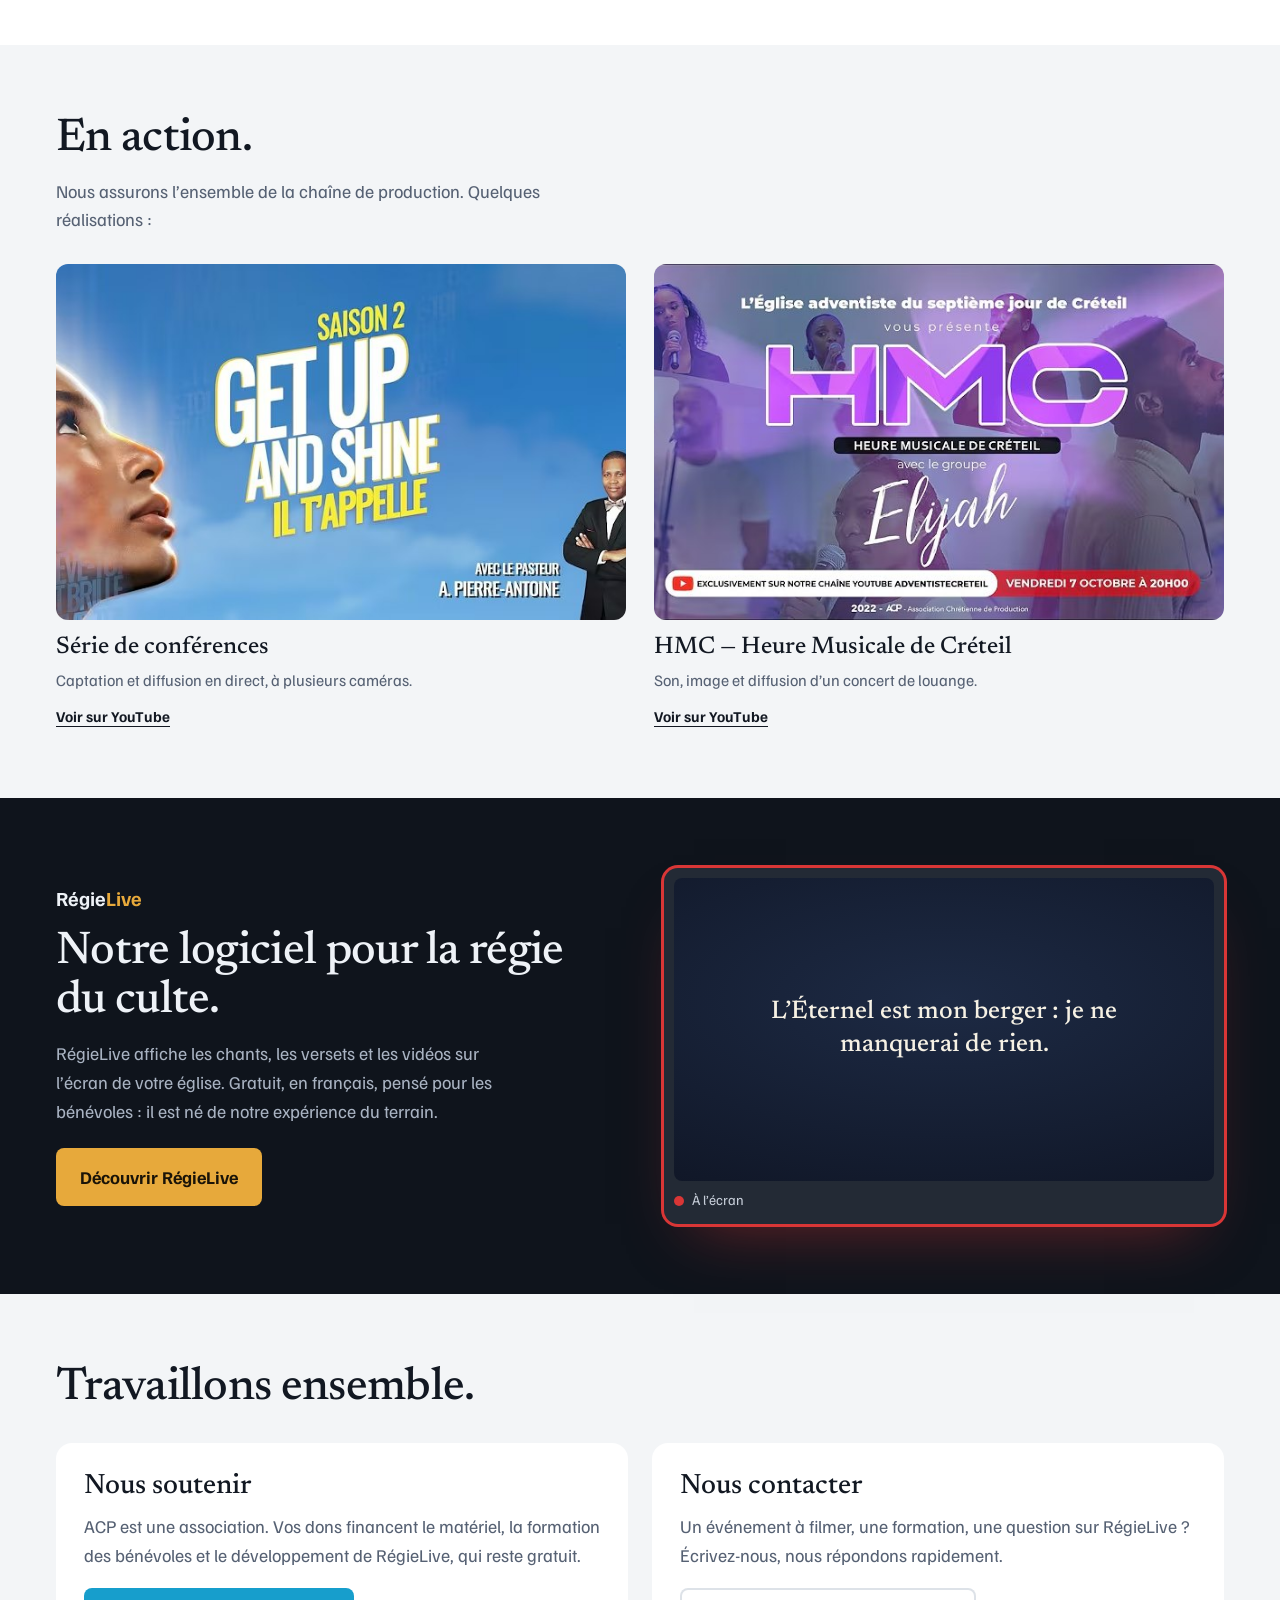
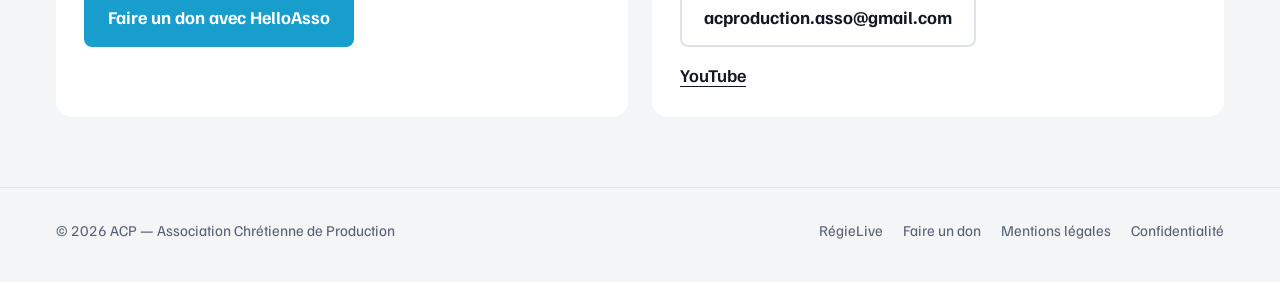
==== commit 7b37765e: "Add files via upload" ====
--- a/index.html
+++ b/index.html
@@ -25,7 +25,7 @@
  <div><p class="lead">Cultes en direct, vidéos, son, graphisme et formation : ACP, l’Association Chrétienne de Production, accompagne les églises et les associations dans leurs outils numériques.</p>
  <div class="cta"><a class="btn" href="#contact">Nous contacter</a><a class="btn alt" href="#regielive">Découvrir RégieLive</a></div></div>
 </section>
-<section class="l" aria-label="Ce que nous faisons"><div class="bandes"><a class="bd direct" href="#services"><img src="img/direct.webp" alt="" loading="lazy"><span><b>En direct</b><small>Cultes, conférences et concerts diffusés en direct.</small></span></a><a class="bd videos" href="#services"><video src="img/videos.mp4" poster="img/videos.webp" muted loop playsinline preload="none" aria-hidden="true"></video><span><b>Vidéos</b><small>Montages, teasers, génériques.</small></span></a><a class="bd son" href="#services"><div class="onde" aria-hidden="true"><i style="animation-delay:0ms"></i><i style="animation-delay:137ms"></i><i style="animation-delay:274ms"></i><i style="animation-delay:411ms"></i><i style="animation-delay:548ms"></i><i style="animation-delay:685ms"></i><i style="animation-delay:822ms"></i><i style="animation-delay:59ms"></i><i style="animation-delay:196ms"></i><i style="animation-delay:333ms"></i><i style="animation-delay:470ms"></i><i style="animation-delay:607ms"></i><i style="animation-delay:744ms"></i><i style="animation-delay:881ms"></i><i style="animation-delay:118ms"></i><i style="animation-delay:255ms"></i><i style="animation-delay:392ms"></i><i style="animation-delay:529ms"></i></div><span><b>Son</b><small>Enregistrement et mixage, en studio comme en direct.</small></span></a><a class="bd graphisme" href="#services"><img src="img/graphisme.webp" alt="" loading="lazy"><span><b>Graphisme</b><small>Affiches, programmes, visuels.</small></span></a><a class="bd photos" href="#services"><img src="img/photos.webp" alt="" loading="lazy"><span><b>Photos</b><small>Événements et lieux, mis en valeur.</small></span></a><a class="bd formation" href="#services"><img src="img/conseil.webp" alt="" loading="lazy"><span><b>Formation</b><small>Former et conseiller les équipes techniques.</small></span></a></div></section>
+<section class="l" aria-label="Ce que nous faisons"><div class="bandes"><a class="bd direct" href="#services"><video src="img/direct.mp4" poster="img/direct-poster.webp" muted loop playsinline preload="none" aria-hidden="true"></video><span><b>En direct</b><small>Cultes, conférences et concerts diffusés en direct.</small></span></a><a class="bd videos" href="#services"><video src="img/videos.mp4" poster="img/videos.webp" muted loop playsinline preload="none" aria-hidden="true"></video><span><b>Vidéos</b><small>Montages, teasers, génériques.</small></span></a><a class="bd print" href="#services"><div class="diapo" aria-hidden="true"><img src="img/print-1.webp" alt="" loading="lazy" style="animation-delay:0s"><img src="img/print-2.webp" alt="" loading="lazy" style="animation-delay:5s"><img src="img/print-3.webp" alt="" loading="lazy" style="animation-delay:10s"><img src="img/print-4.webp" alt="" loading="lazy" style="animation-delay:15s"><img src="img/print-5.webp" alt="" loading="lazy" style="animation-delay:20s"><img src="img/print-6.webp" alt="" loading="lazy" style="animation-delay:25s"><img src="img/print-7.webp" alt="" loading="lazy" style="animation-delay:30s"></div><span><b>Print / Web</b><small>Affiches, programmes, flyers, kakémonos, visuels web.</small></span></a><a class="bd formation" href="#services"><img src="img/conseil.webp" alt="" loading="lazy"><span><b>Formation</b><small>Former et conseiller les équipes techniques.</small></span></a></div></section>
 
 <section class="sec l blanc" id="services">
  <h2>Une équipe à votre écoute.</h2>
@@ -37,9 +37,8 @@
  <h2>En action.</h2>
  <p class="intro">Nous assurons l’ensemble de la chaîne de production. Quelques réalisations :</p>
  <div class="reals">
-  <article class="real"><img src="img/conference.webp" alt="" loading="lazy"><h3>Série de conférences</h3><p>Captation et diffusion en direct, à plusieurs caméras.</p><a href="https://www.youtube.com/channel/UCSpr7Q7mBJWaFpqFQJfIE9g" target="_blank" rel="noopener">Voir sur YouTube</a></article>
-  <article class="real"><img src="img/direct.webp" alt="" loading="lazy"><h3>HMC — Heure Musicale de Créteil</h3><p>Son, image et diffusion d’un concert de louange.</p><a href="https://www.youtube.com/channel/UCSpr7Q7mBJWaFpqFQJfIE9g" target="_blank" rel="noopener">Voir sur YouTube</a></article>
-  <article class="real"><img src="img/videos.webp" alt="" loading="lazy"><h3>Festival du film chrétien</h3><p>Courts-métrages, du scénario au montage.</p><a href="https://www.youtube.com/channel/UCSpr7Q7mBJWaFpqFQJfIE9g" target="_blank" rel="noopener">Voir sur YouTube</a></article>
+  <article class="real"><img src="img/conference.jpg" alt="" loading="lazy"><h3>Série de conférences</h3><p>Captation et diffusion en direct, à plusieurs caméras.</p><a href="https://www.youtube.com/channel/UCSpr7Q7mBJWaFpqFQJfIE9g" target="_blank" rel="noopener">Voir sur YouTube</a></article>
+  <article class="real"><img src="img/hmc.jpg" alt="" loading="lazy"><h3>HMC — Heure Musicale de Créteil</h3><p>Son, image et diffusion d’un concert de louange.</p><a href="https://www.youtube.com/channel/UCSpr7Q7mBJWaFpqFQJfIE9g" target="_blank" rel="noopener">Voir sur YouTube</a></article>
  </div>
  <!-- À COMPLÉTER : les images de cette section sont provisoires (extraites des vidéos existantes) -->
 </section>
--- a/assets/site.css
+++ b/assets/site.css
@@ -55,12 +55,13 @@
 .bandes .bd:hover,.bandes .bd:focus-visible{flex-grow:4}
 .bd:hover img,.bd:focus-visible img{opacity:1;transform:scale(1.04)}
 .bd:hover small,.bd:focus-visible small{opacity:1;max-height:60px}
-.bd.son{background:radial-gradient(120% 90% at 50% 40%,#1c3550,#0a1420)}
-.onde{position:absolute;inset:20% 12% 34%;display:flex;align-items:center;gap:4px}
-.onde i{flex:1;background:var(--bleuF);border-radius:3px;opacity:.85;height:20%;animation:onde 1.4s ease-in-out infinite alternate}
-@keyframes onde{to{height:90%}}
+/* Print / Web : diaporama lent en fondu, 7 visuels de 5 s chacun */
+.diapo{position:absolute;inset:0}
+.bd.print::after{background:linear-gradient(0deg,rgba(6,9,14,.94),rgba(6,9,14,.55) 45%,rgba(6,9,14,.1) 80%)}
+.diapo img{animation:diapo 35s linear infinite both}
+@keyframes diapo{0%{opacity:0}4%{opacity:.85}14.3%{opacity:.85}18.3%{opacity:0}100%{opacity:0}}
 @media (max-width:900px){.bandes{flex-direction:column;height:auto}.bd{flex:none;height:150px}.bd small{opacity:1;max-height:60px}.bandes .bd:hover{flex-grow:1}}
-@media (prefers-reduced-motion:reduce){.bd,.bd img{transition:none}.onde i{animation:none;height:55%}}
+@media (prefers-reduced-motion:reduce){.bd,.bd img{transition:none}.diapo img{animation:none;opacity:0}.diapo img:first-child{opacity:.85}}
 /* sections */
 .sec{padding-top:70px;padding-bottom:70px}
 .sec .intro{color:var(--doux);max-width:52ch;margin-top:12px}
@@ -72,7 +73,7 @@
 .tuile h3{font-size:20px;margin-top:12px}
 .tuile p{margin-top:6px;color:var(--doux);font-size:16px;line-height:1.5}
 @media (max-width:900px){.tuiles{grid-template-columns:1fr 1fr}}@media (max-width:560px){.tuiles{grid-template-columns:1fr}}
-.reals{margin-top:30px;display:grid;grid-template-columns:repeat(3,1fr);gap:24px}
+.reals{margin-top:30px;display:grid;grid-template-columns:repeat(2,1fr);gap:28px}
 .real{display:flex;flex-direction:column}
 .real img{width:100%;aspect-ratio:16/10;object-fit:cover;border-radius:12px;display:block;background:#0c1118}
 .real h3{font:500 24px/1.15 "Newsreader Variable",serif;margin-top:14px}
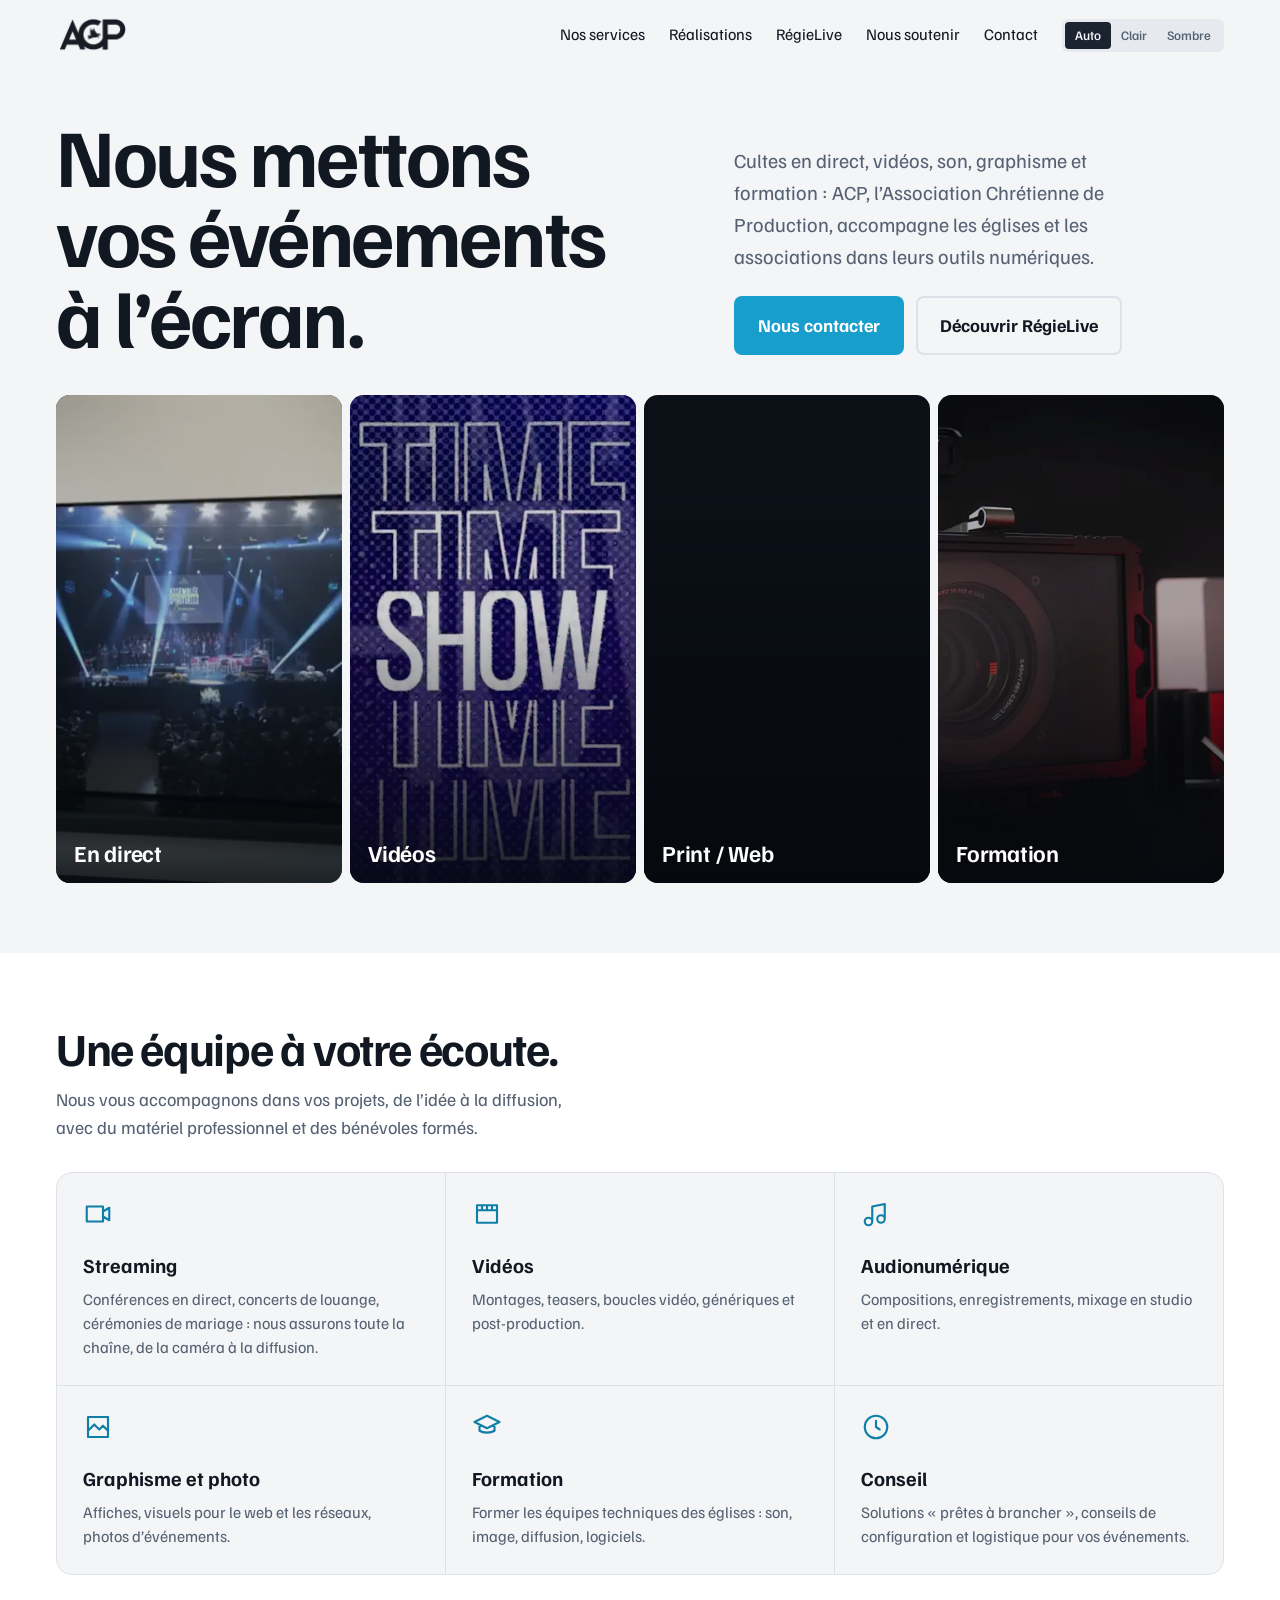
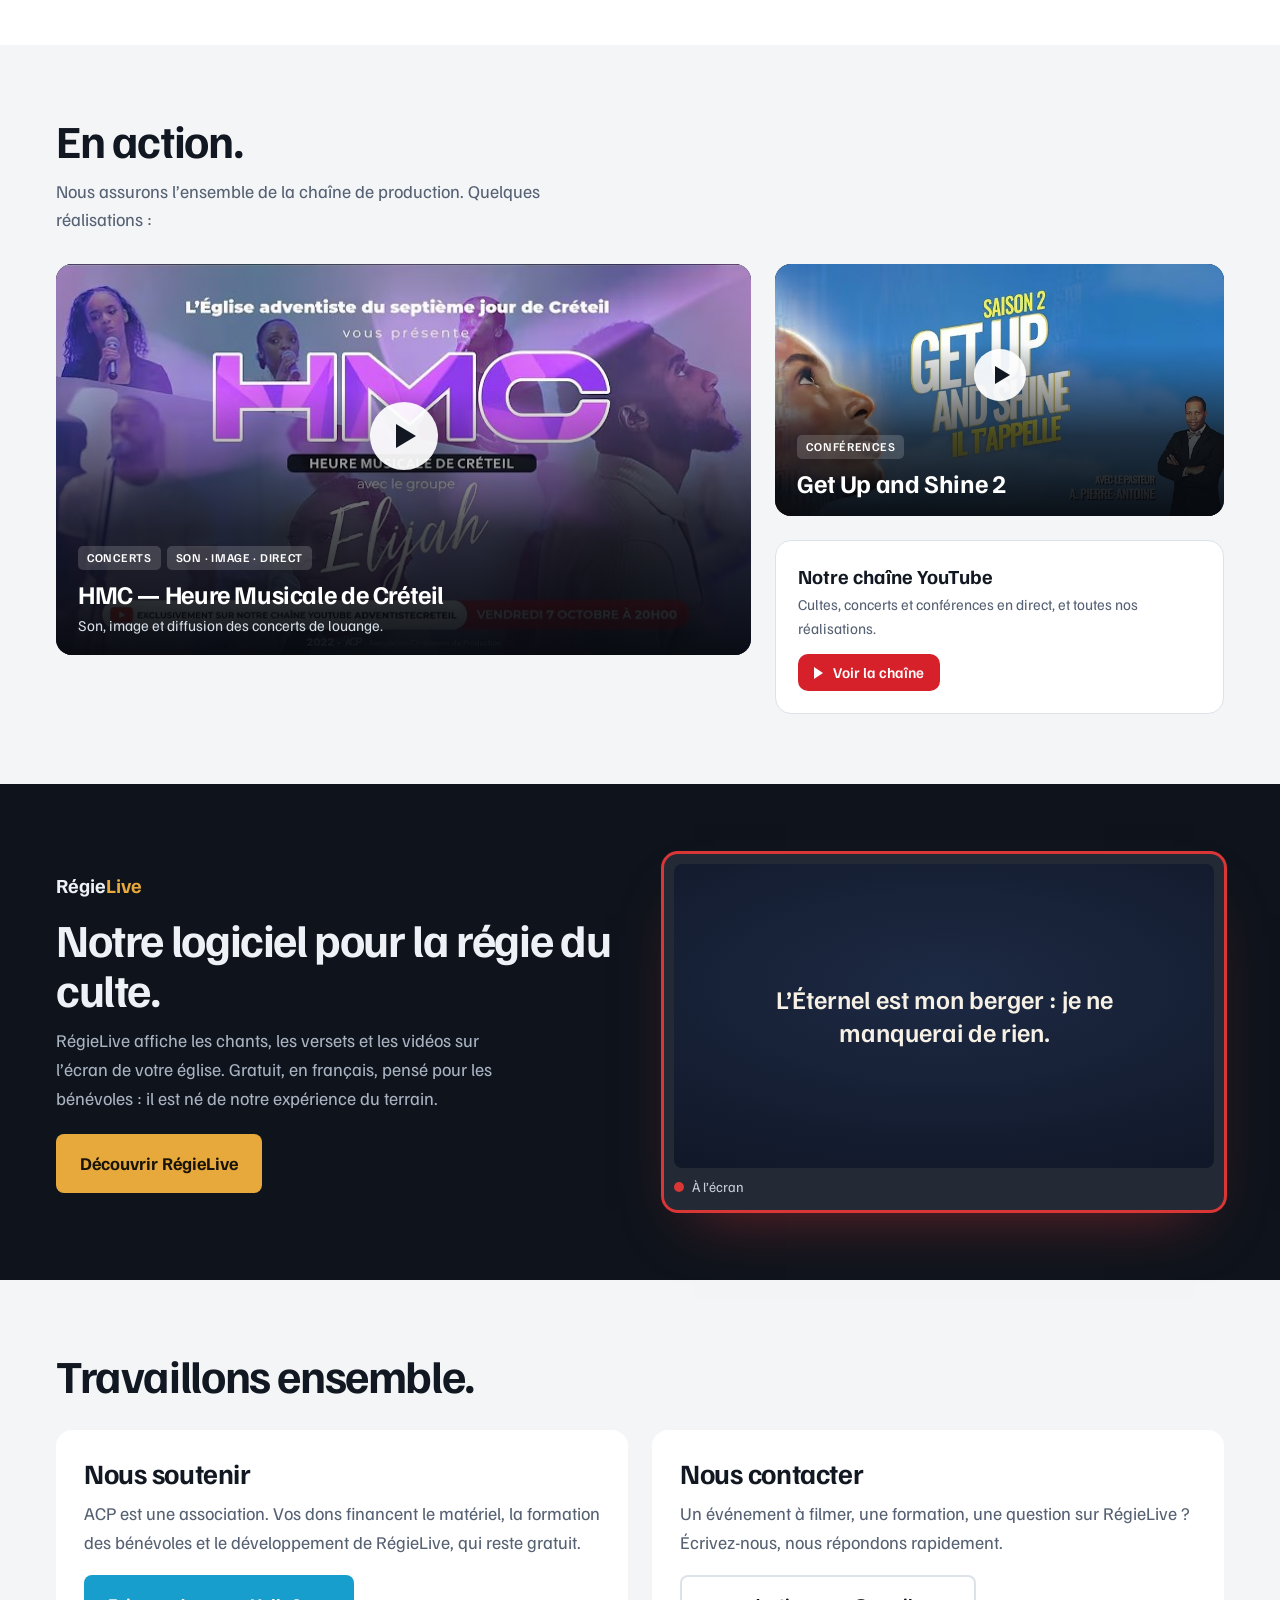
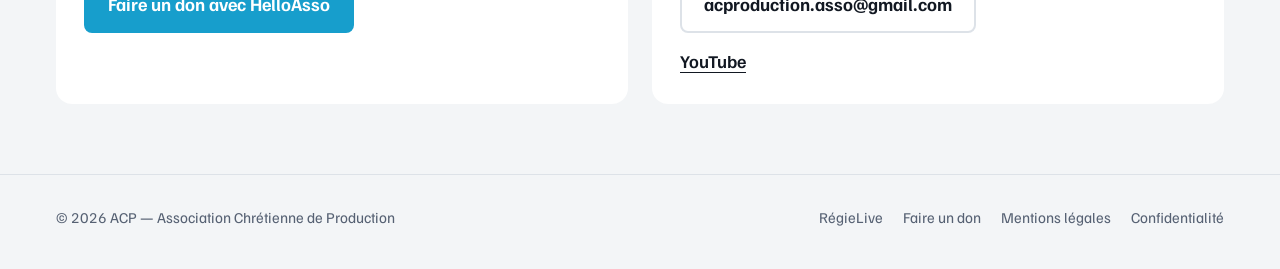
==== commit ead3e56b: "Add files via upload" ====
--- a/index.html
+++ b/index.html
@@ -8,7 +8,7 @@
 <meta property="og:type" content="website"><meta property="og:locale" content="fr_FR"><meta property="og:site_name" content="ACP">
 <meta property="og:title" content="ACP — Association Chrétienne de Production"><meta property="og:description" content="Cultes en direct, vidéos, son, graphisme et formation : ACP accompagne les églises dans leurs outils numériques. Éditeur de RégieLive."><meta property="og:url" content="https://acproduction-asso.github.io/"><meta property="og:image" content="https://acproduction-asso.github.io/img/direct.webp">
 <link rel="icon" href="img/icone-32.png" sizes="32x32" type="image/png"><link rel="icon" href="img/icone-192.png" sizes="192x192" type="image/png"><link rel="apple-touch-icon" href="img/icone-180.png">
-<link rel="preload" href="assets/polices/newsreader-latin-wght-normal.woff2" as="font" type="font/woff2" crossorigin>
+<link rel="preload" href="assets/polices/familjen-grotesk-latin-wght-normal.woff2" as="font" type="font/woff2" crossorigin>
 <link rel="stylesheet" href="assets/site.css">
 <script>try{const t=localStorage.getItem("acp-theme");if(t==="clair"||t==="sombre")document.documentElement.dataset.theme=t;}catch(_){}</script>
 </head><body>
@@ -36,11 +36,13 @@
 <section class="sec l" id="realisations">
  <h2>En action.</h2>
  <p class="intro">Nous assurons l’ensemble de la chaîne de production. Quelques réalisations :</p>
- <div class="reals">
-  <article class="real"><img src="img/conference.jpg" alt="" loading="lazy"><h3>Série de conférences</h3><p>Captation et diffusion en direct, à plusieurs caméras.</p><a href="https://www.youtube.com/channel/UCSpr7Q7mBJWaFpqFQJfIE9g" target="_blank" rel="noopener">Voir sur YouTube</a></article>
-  <article class="real"><img src="img/hmc.jpg" alt="" loading="lazy"><h3>HMC — Heure Musicale de Créteil</h3><p>Son, image et diffusion d’un concert de louange.</p><a href="https://www.youtube.com/channel/UCSpr7Q7mBJWaFpqFQJfIE9g" target="_blank" rel="noopener">Voir sur YouTube</a></article>
+ <div class="yta">
+  <a class="vcard" href="https://www.youtube.com/watch?v=nbP82Gg2RRs&amp;list=PLLwykyAzoQJM_ZasWhszNxsg_zGFZdQL4" target="_blank" rel="noopener"><img src="img/hmc.jpg" alt="" loading="lazy"><span class="play" aria-hidden="true"></span><span class="txt"><span class="tag">Concerts</span><span class="tag">Son · Image · Direct</span><h3>HMC — Heure Musicale de Créteil</h3><p>Son, image et diffusion des concerts de louange.</p></span></a>
+  <div class="side">
+   <a class="vcard" href="https://www.youtube.com/playlist?list=PLJXHyFn4zP2V0GLiK73MnV6hnrPxbQt6s" target="_blank" rel="noopener"><img src="img/conference.jpg" alt="" loading="lazy"><span class="play" aria-hidden="true"></span><span class="txt"><span class="tag">Conférences</span><h3>Get Up and Shine 2</h3></span></a>
+   <div class="chaine"><div><b>Notre chaîne YouTube</b><p>Cultes, concerts et conférences en direct, et toutes nos réalisations.</p></div><a class="btnyt" href="https://www.youtube.com/channel/UCSpr7Q7mBJWaFpqFQJfIE9g" target="_blank" rel="noopener"><i aria-hidden="true"></i>Voir la chaîne</a></div>
+  </div>
  </div>
- <!-- À COMPLÉTER : les images de cette section sont provisoires (extraites des vidéos existantes) -->
 </section>
 
 <section class="sec l rl" id="regielive">
--- a/assets/site.css
+++ b/assets/site.css
@@ -1,8 +1,6 @@
 @font-face{font-family:'Familjen Grotesk Variable';font-style:normal;font-display:swap;font-weight:400 700;src:url(polices/familjen-grotesk-latin-wght-normal.woff2) format('woff2-variations');unicode-range: U+0000-00FF,U+0131,U+0152-0153,U+02BB-02BC,U+02C6,U+02DA,U+02DC,U+0304,U+0308,U+0329,U+2000-206F,U+20AC,U+2122,U+2191,U+2193,U+2212,U+2215,U+FEFF,U+FFFD}
 @font-face{font-family:'Familjen Grotesk Variable';font-style:normal;font-display:swap;font-weight:400 700;src:url(polices/familjen-grotesk-latin-ext-wght-normal.woff2) format('woff2-variations');unicode-range: U+0100-02BA,U+02BD-02C5,U+02C7-02CC,U+02CE-02D7,U+02DD-02FF,U+0304,U+0308,U+0329,U+1D00-1DBF,U+1E00-1E9F,U+1EF2-1EFF,U+2020,U+20A0-20AB,U+20AD-20C0,U+2113,U+2C60-2C7F,U+A720-A7FF}
-@font-face{font-family:'Newsreader Variable';font-style:normal;font-display:swap;font-weight:200 800;src:url(polices/newsreader-latin-wght-normal.woff2) format('woff2-variations');unicode-range: U+0000-00FF,U+0131,U+0152-0153,U+02BB-02BC,U+02C6,U+02DA,U+02DC,U+0304,U+0308,U+0329,U+2000-206F,U+20AC,U+2122,U+2191,U+2193,U+2212,U+2215,U+FEFF,U+FFFD}
-@font-face{font-family:'Newsreader Variable';font-style:normal;font-display:swap;font-weight:200 800;src:url(polices/newsreader-latin-ext-wght-normal.woff2) format('woff2-variations');unicode-range: U+0100-02BA,U+02BD-02C5,U+02C7-02CC,U+02CE-02D7,U+02DD-02FF,U+0304,U+0308,U+0329,U+1D00-1DBF,U+1E00-1E9F,U+1EF2-1EFF,U+2020,U+20A0-20AB,U+20AD-20C0,U+2113,U+2C60-2C7F,U+A720-A7FF}
-/* ===== ACP — même socle que RégieLive, identité propre : bleu ACP, titres à empattements ===== */
+/* ===== ACP — même socle que RégieLive, identité propre : bleu ACP, titres en Familjen Grotesk ===== */
 :root{--fond:#f3f5f7;--carte:#ffffff;--encre:#121822;--doux:#566173;--trait:#dde2e8;--panneau:#e6eaef;--bleu:#0f7fa8;--bleuF:#179ecc;--touche:#1b2330;--toucheT:#f3f6f9}
 @media (prefers-color-scheme:dark){:root:not([data-theme="clair"]){--fond:#10151d;--carte:#18202b;--encre:#eef2f7;--doux:#a3adbd;--trait:#2a3340;--panneau:#1f2834;--bleu:#4cc0ea;--touche:#2a3442}}
 :root[data-theme="sombre"]{--fond:#10151d;--carte:#18202b;--encre:#eef2f7;--doux:#a3adbd;--trait:#2a3340;--panneau:#1f2834;--bleu:#4cc0ea;--touche:#2a3442}
@@ -16,7 +14,7 @@
 .l{padding-left:clamp(16px,5vw,56px);padding-right:clamp(16px,5vw,56px)}
 .skip{position:absolute;left:-999px;top:8px;background:var(--bleuF);color:#fff;padding:8px 12px;border-radius:6px;z-index:10}.skip:focus{left:8px}
 :focus-visible{outline:3px solid var(--bleuF);outline-offset:3px}
-h1,h2{font-family:"Newsreader Variable",Georgia,serif;font-weight:500;letter-spacing:-.015em}
+h1,h2{font-family:"Familjen Grotesk Variable",system-ui,sans-serif;font-weight:700;letter-spacing:-.03em}
 h2{font-size:clamp(32px,3.6vw,50px);line-height:1.08}
 .a-completer{background:#ffe58a;color:#3a2c00;padding:1px 5px;border-radius:4px;font-weight:600;font-family:"Familjen Grotesk Variable"}
 /* en-tête */
@@ -49,7 +47,7 @@
 .bd img,.bd video{position:absolute;inset:0;width:100%;height:100%;object-fit:cover;opacity:.8;transition:opacity .4s,transform 6s ease}
 .bd::after{content:"";position:absolute;inset:0;background:linear-gradient(0deg,rgba(6,9,14,.85),rgba(6,9,14,0) 55%)}
 .bd span{position:absolute;left:18px;right:18px;bottom:18px;z-index:1}
-.bd b{display:block;font:500 clamp(20px,1.8vw,28px)/1.1 "Newsreader Variable",serif;white-space:nowrap;overflow:hidden;text-overflow:ellipsis}
+.bd b{display:block;font:650 clamp(20px,1.8vw,28px)/1.1 "Familjen Grotesk Variable",system-ui,sans-serif;letter-spacing:-.01em;white-space:nowrap;overflow:hidden;text-overflow:ellipsis}
 .bd small{display:block;font-size:14.5px;opacity:0;max-height:0;transition:opacity .4s,max-height .4s;color:#dfe6ee}
 .bandes:hover .bd,.bandes:focus-within .bd{flex-grow:1}
 .bandes .bd:hover,.bandes .bd:focus-visible{flex-grow:4}
@@ -73,13 +71,28 @@
 .tuile h3{font-size:20px;margin-top:12px}
 .tuile p{margin-top:6px;color:var(--doux);font-size:16px;line-height:1.5}
 @media (max-width:900px){.tuiles{grid-template-columns:1fr 1fr}}@media (max-width:560px){.tuiles{grid-template-columns:1fr}}
-.reals{margin-top:30px;display:grid;grid-template-columns:repeat(2,1fr);gap:28px}
-.real{display:flex;flex-direction:column}
-.real img{width:100%;aspect-ratio:16/10;object-fit:cover;border-radius:12px;display:block;background:#0c1118}
-.real h3{font:500 24px/1.15 "Newsreader Variable",serif;margin-top:14px}
-.real p{color:var(--doux);font-size:16px;margin-top:6px}
-.real a{margin-top:10px;font-weight:700;font-size:15px}
-@media (max-width:900px){.reals{grid-template-columns:1fr}}
+/* réalisations : une vidéo à la une, une seconde et la carte de la chaîne */
+.yta{display:grid;grid-template-columns:1.55fr 1fr;gap:24px;margin-top:30px}
+.vcard{position:relative;display:block;border-radius:16px;overflow:hidden;color:#fff;text-decoration:none;background:#0c1118;aspect-ratio:16/9}
+.vcard img{position:absolute;inset:0;width:100%;height:100%;object-fit:cover;transition:transform .6s}
+.vcard:hover img,.vcard:focus-visible img{transform:scale(1.03)}
+.vcard::after{content:"";position:absolute;inset:0;background:linear-gradient(0deg,rgba(6,9,14,.96),rgba(6,9,14,.72) 32%,rgba(6,9,14,0) 68%)}
+.vcard .play{position:absolute;left:50%;top:44%;transform:translate(-50%,-50%);width:68px;height:68px;border-radius:50%;background:rgba(255,255,255,.92);display:grid;place-items:center;z-index:1;box-shadow:0 8px 30px rgba(0,0,0,.35);transition:transform .3s}
+.vcard:hover .play{transform:translate(-50%,-50%) scale(1.08)}
+.vcard .play::before{content:"";margin-left:5px;border-left:20px solid #121822;border-top:12px solid transparent;border-bottom:12px solid transparent}
+.vcard .txt{position:absolute;left:22px;right:22px;bottom:18px;z-index:1}
+.vcard .tag{display:inline-block;font:600 12px/1 "Familjen Grotesk Variable";letter-spacing:.06em;text-transform:uppercase;padding:6px 9px;border-radius:5px;background:rgba(255,255,255,.16);margin:0 6px 6px 0}
+.vcard h3{font:700 clamp(20px,2vw,28px)/1.15 "Familjen Grotesk Variable";margin-top:4px;letter-spacing:-.015em}
+.vcard p{font-size:15px;color:#d5dde7;margin-top:4px}
+.side{display:grid;gap:24px;grid-template-rows:auto 1fr}
+.side .vcard .play{width:52px;height:52px}.side .vcard .play::before{border-left-width:15px;border-top-width:9px;border-bottom-width:9px}
+.chaine{border-radius:16px;background:var(--carte);border:1px solid var(--trait);padding:22px;display:flex;flex-direction:column;justify-content:space-between;gap:14px}
+.chaine b{font:700 20px/1.2 "Familjen Grotesk Variable"}
+.chaine p{color:var(--doux);font-size:15px}
+.btnyt{display:inline-flex;align-items:center;gap:10px;align-self:flex-start;padding:11px 16px;border-radius:10px;background:#d6202a;color:#fff;font:600 15px/1 "Familjen Grotesk Variable";text-decoration:none}
+.btnyt i{width:0;height:0;border-left:9px solid #fff;border-top:6px solid transparent;border-bottom:6px solid transparent}
+@media (max-width:900px){.yta{grid-template-columns:1fr}.vcard p{display:none}.vcard .play,.side .vcard .play{top:34%;width:48px;height:48px}.vcard .play::before{border-left-width:14px;border-top-width:8px;border-bottom-width:8px}}
+@media (prefers-reduced-motion:reduce){.vcard img,.vcard .play{transition:none}}
 /* RégieLive : bande sombre */
 .rl{background:#0f141c;color:#eef2f7;display:grid;grid-template-columns:1fr 1fr;gap:48px;align-items:center}
 .rl .marque{font:700 20px/1 "Familjen Grotesk Variable"}.rl .marque b{color:#e7a93b}
@@ -87,13 +100,13 @@
 .rl p{color:#a9b3c2;margin-top:12px;max-width:44ch}
 .rl .btn{background:#e7a93b;color:#1a1408;margin-top:22px}
 .ecr{background:#232a35;border-radius:14px;padding:10px 10px 12px;box-shadow:0 0 0 3px #d93636,0 30px 60px -30px rgba(217,54,54,.5)}
-.ecr div{aspect-ratio:16/9;border-radius:8px;background:radial-gradient(120% 90% at 50% 40%,#1d2a44,#0d1220);display:grid;place-items:center;text-align:center;padding:8%;color:#f6f1e4;font:500 clamp(20px,2vw,28px)/1.3 "Newsreader Variable",serif}
+.ecr div{aspect-ratio:16/9;border-radius:8px;background:radial-gradient(120% 90% at 50% 40%,#1d2a44,#0d1220);display:grid;place-items:center;text-align:center;padding:8%;color:#f6f1e4;font:600 clamp(20px,2vw,28px)/1.3 "Familjen Grotesk Variable",system-ui,sans-serif}
 .ecr small{display:flex;align-items:center;gap:8px;color:#c6cdd8;font-size:14px;margin-top:8px}.ecr small::before{content:"";width:10px;height:10px;border-radius:50%;background:#d93636}
 @media (max-width:900px){.rl{grid-template-columns:1fr}}
 /* soutenir et contact */
 .deux{display:grid;grid-template-columns:1fr 1fr;gap:24px;margin-top:30px}
 .boite{background:var(--carte);border-radius:16px;padding:28px}
-.boite h3{font:500 28px/1.1 "Newsreader Variable",serif}
+.boite h3{font:700 28px/1.1 "Familjen Grotesk Variable",system-ui,sans-serif;letter-spacing:-.015em}
 .boite p{color:var(--doux);margin-top:10px}
 .boite .btn{margin-top:18px}
 .reseaux{display:flex;gap:16px;flex-wrap:wrap;margin-top:14px;font-weight:600}
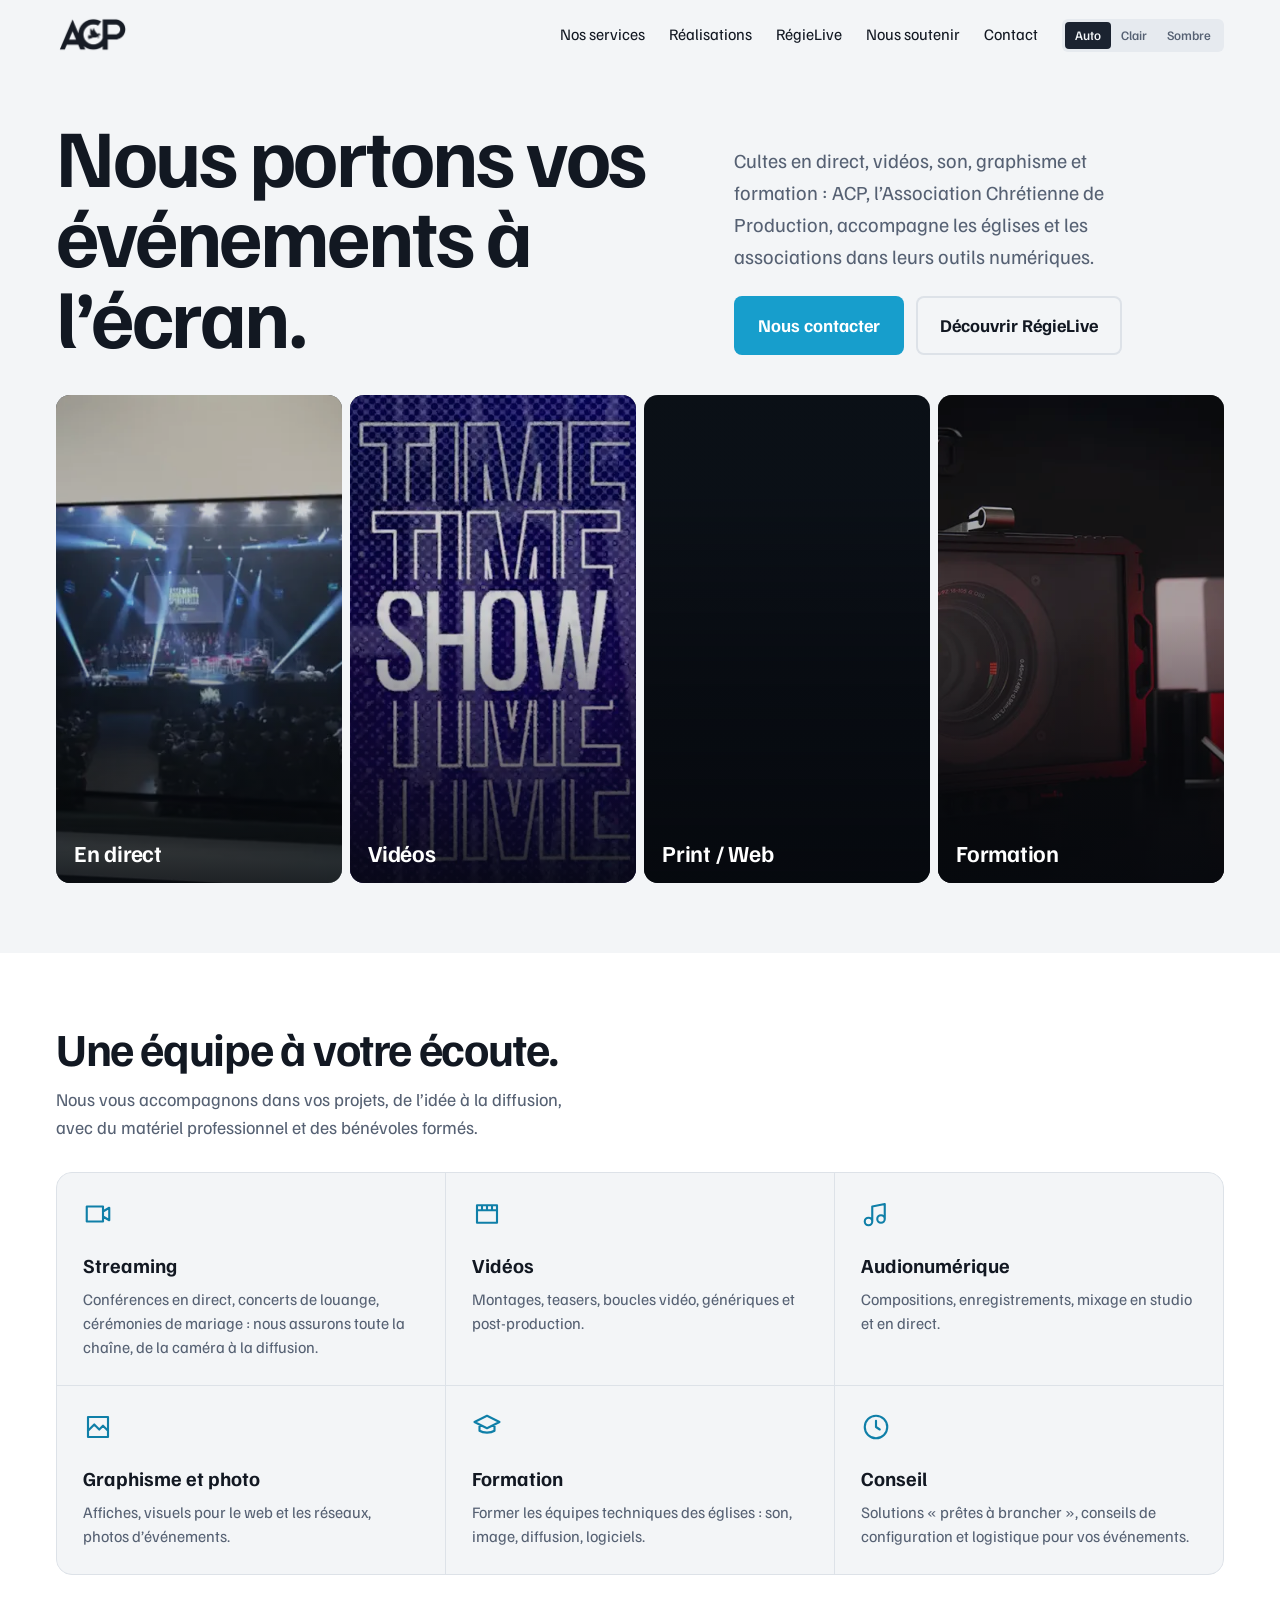
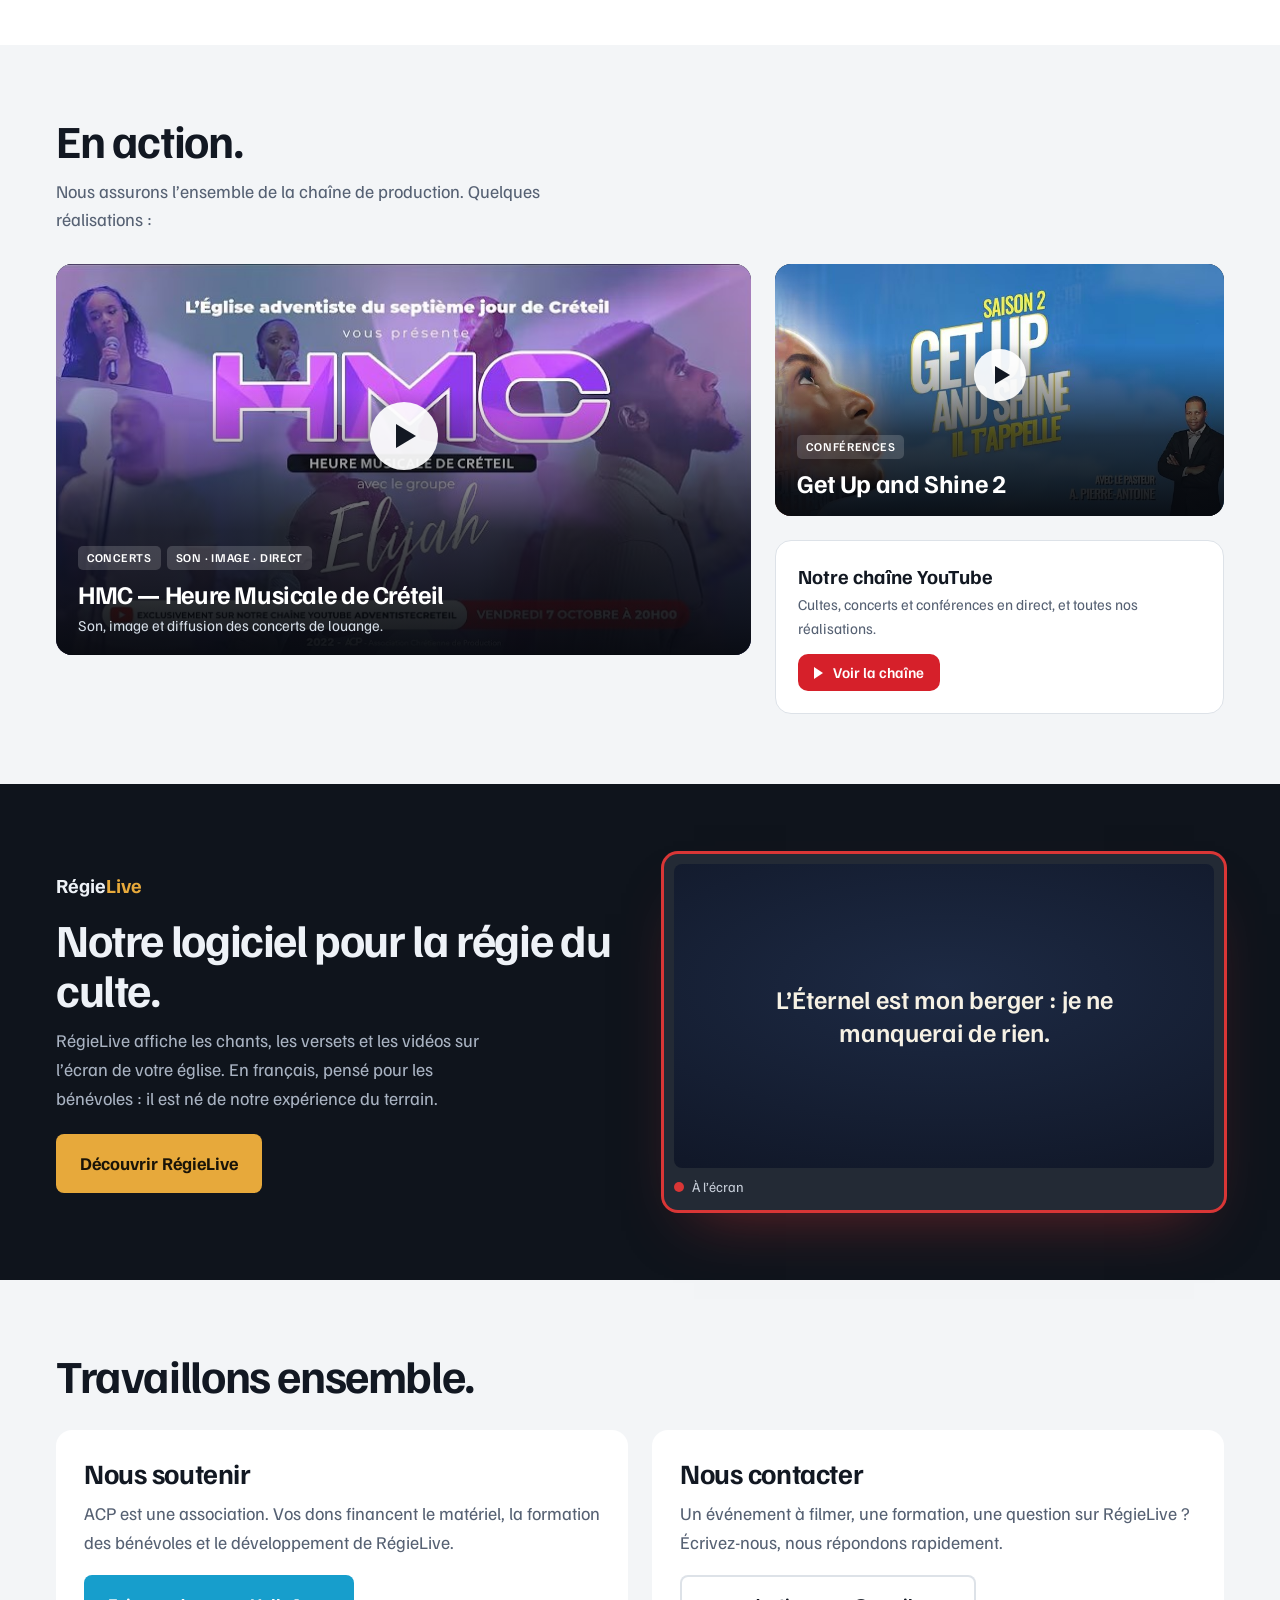
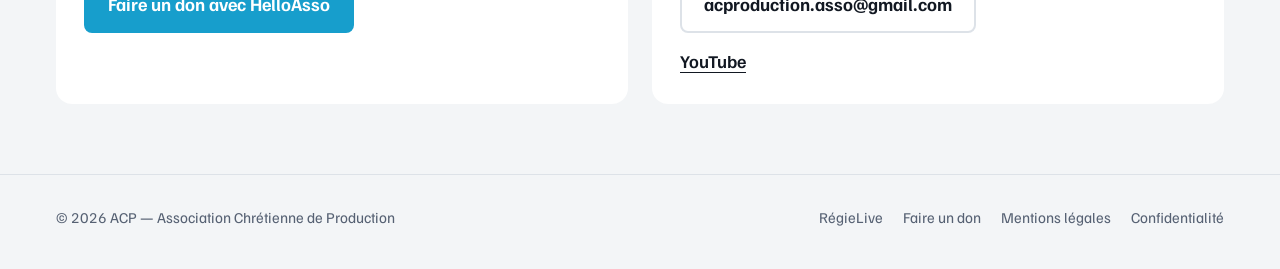
==== commit 3adf903c: "Add files via upload" ====
--- a/index.html
+++ b/index.html
@@ -21,7 +21,7 @@
 <main id="contenu">
 
 <section class="hero l">
- <h1>Nous mettons vos événements à l’écran.</h1>
+ <h1>Nous portons vos événements à l’écran.</h1>
  <div><p class="lead">Cultes en direct, vidéos, son, graphisme et formation : ACP, l’Association Chrétienne de Production, accompagne les églises et les associations dans leurs outils numériques.</p>
  <div class="cta"><a class="btn" href="#contact">Nous contacter</a><a class="btn alt" href="#regielive">Découvrir RégieLive</a></div></div>
 </section>
@@ -47,7 +47,7 @@
 
 <section class="sec l rl" id="regielive">
  <div><span class="marque">Régie<b>Live</b></span><h2>Notre logiciel pour la régie du culte.</h2>
- <p>RégieLive affiche les chants, les versets et les vidéos sur l’écran de votre église. Gratuit, en français, pensé pour les bénévoles : il est né de notre expérience du terrain.</p>
+ <p>RégieLive affiche les chants, les versets et les vidéos sur l’écran de votre église. En français, pensé pour les bénévoles : il est né de notre expérience du terrain.</p>
  <a class="btn" href="https://regielive.github.io" target="_blank" rel="noopener">Découvrir RégieLive</a></div>
  <div class="ecr" aria-hidden="true"><div>L’Éternel est mon berger : je ne manquerai de rien.</div><small>À l’écran</small></div>
 </section>
@@ -55,7 +55,7 @@
 <section class="sec l">
  <h2>Travaillons ensemble.</h2>
  <div class="deux">
-  <div class="boite" id="soutenir"><h3>Nous soutenir</h3><p>ACP est une association. Vos dons financent le matériel, la formation des bénévoles et le développement de RégieLive, qui reste gratuit.</p><a class="btn" href="https://www.helloasso.com/associations/acp-association-chretienne-de-production/formulaires/1" target="_blank" rel="noopener">Faire un don avec HelloAsso</a></div>
+  <div class="boite" id="soutenir"><h3>Nous soutenir</h3><p>ACP est une association. Vos dons financent le matériel, la formation des bénévoles et le développement de RégieLive.</p><a class="btn" href="https://www.helloasso.com/associations/acp-association-chretienne-de-production/formulaires/1" target="_blank" rel="noopener">Faire un don avec HelloAsso</a></div>
   <div class="boite" id="contact"><h3>Nous contacter</h3><p>Un événement à filmer, une formation, une question sur RégieLive ? Écrivez-nous, nous répondons rapidement.</p><a class="btn alt" href="mailto:acproduction.asso@gmail.com">acproduction.asso@gmail.com</a>
    <div class="reseaux"><a href="https://www.youtube.com/channel/UCSpr7Q7mBJWaFpqFQJfIE9g" target="_blank" rel="noopener">YouTube</a></div></div>
  </div>
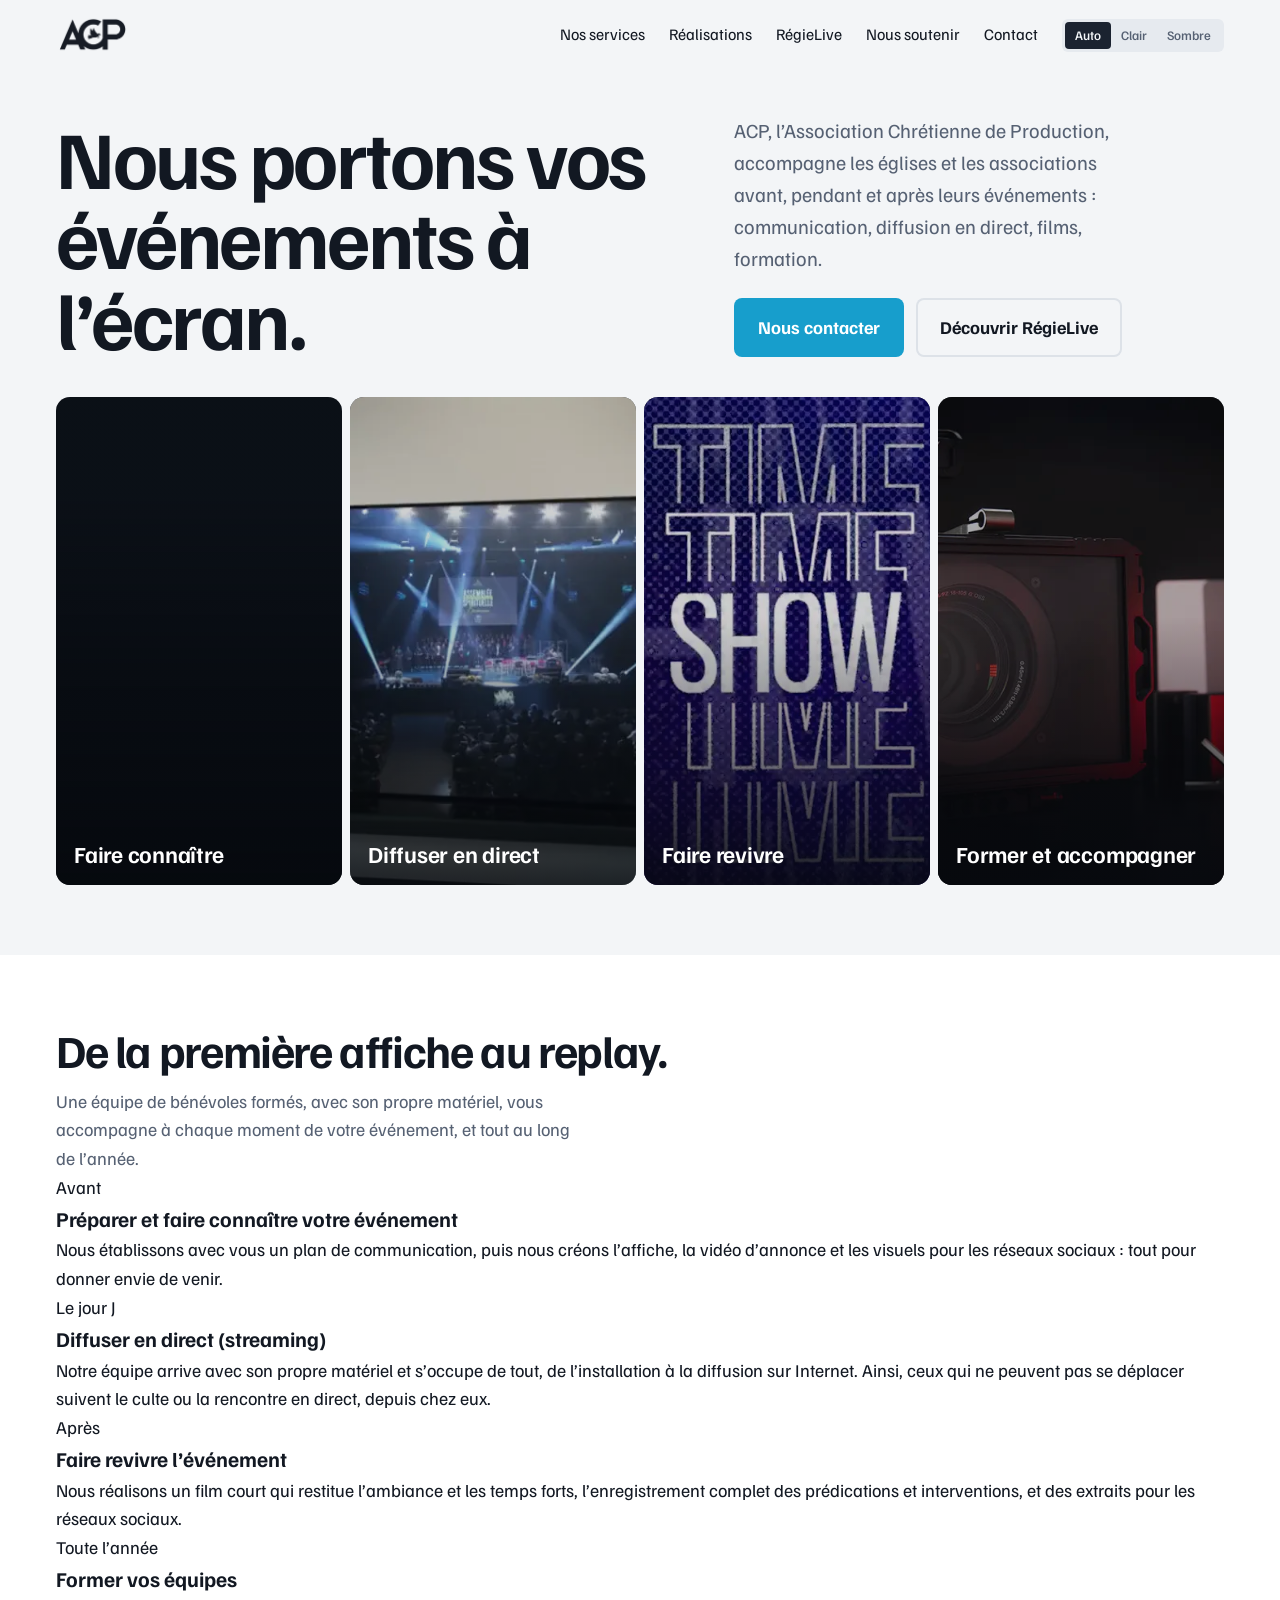
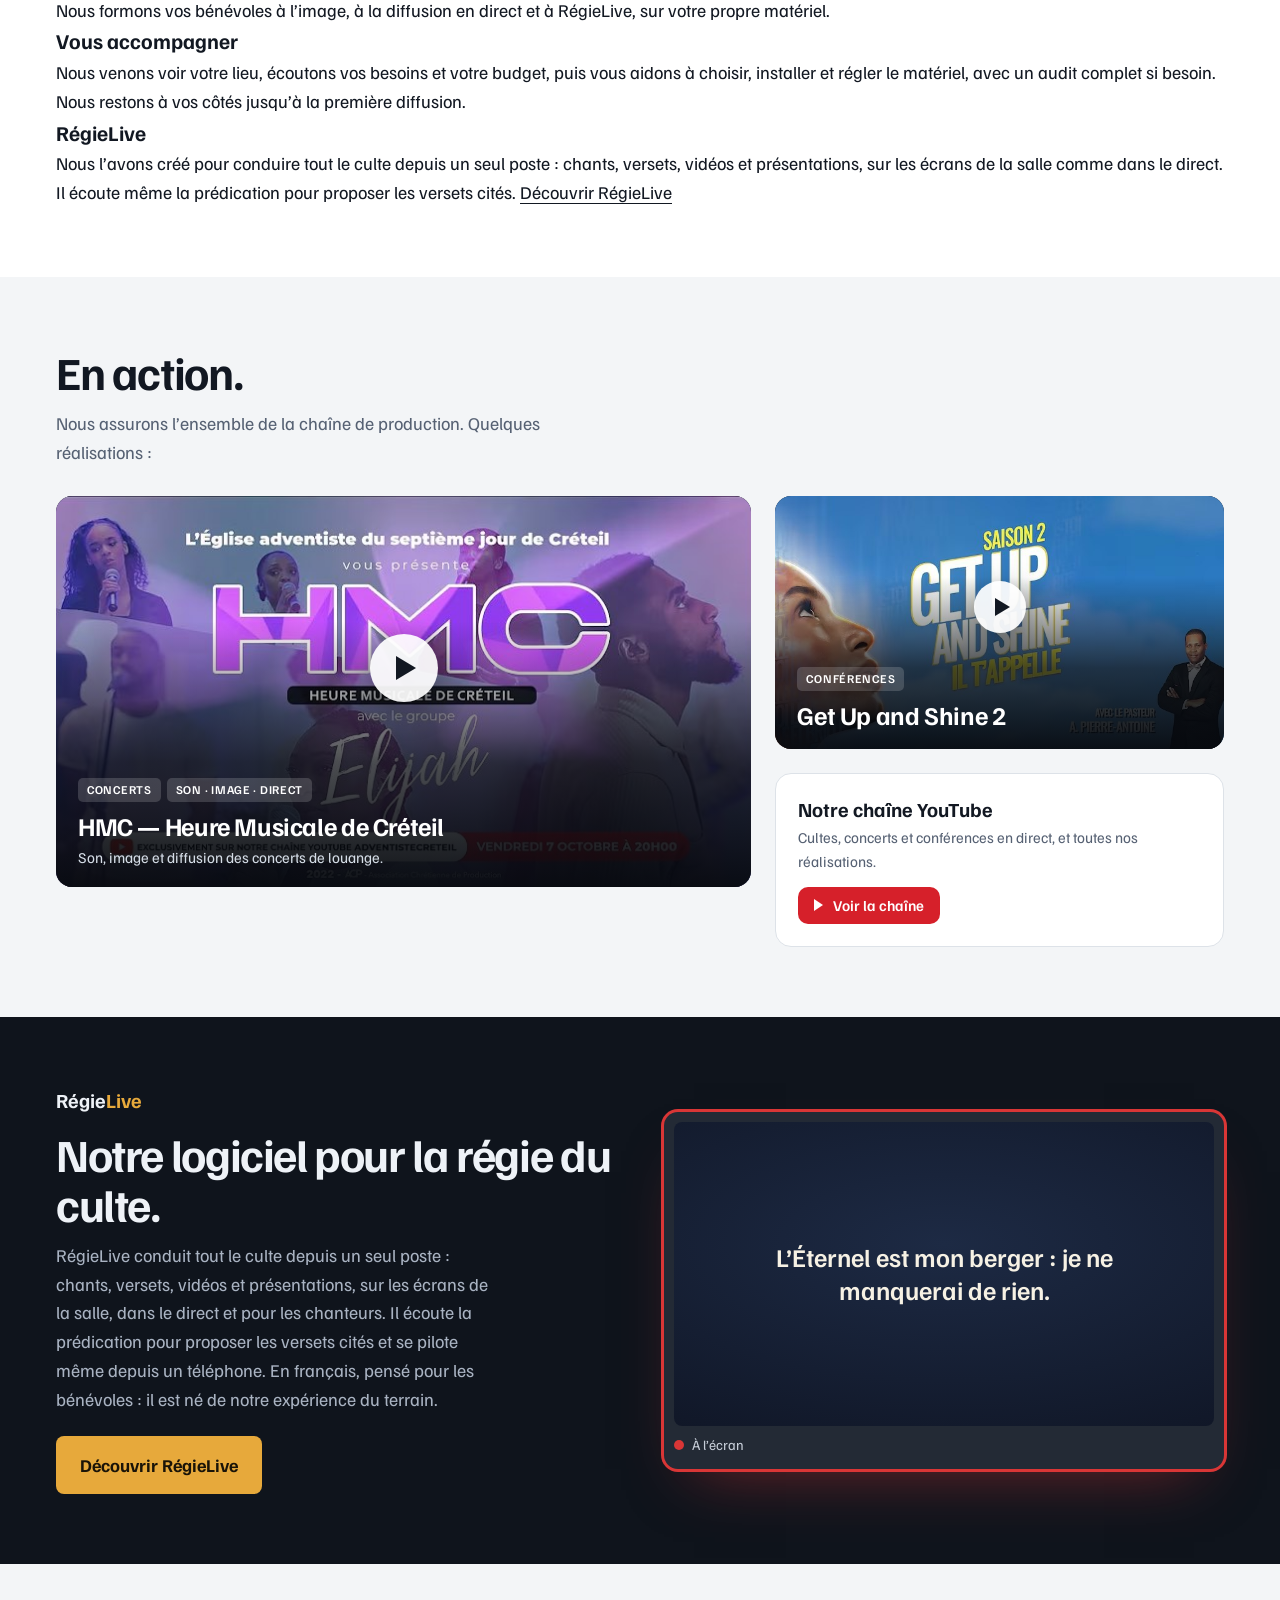
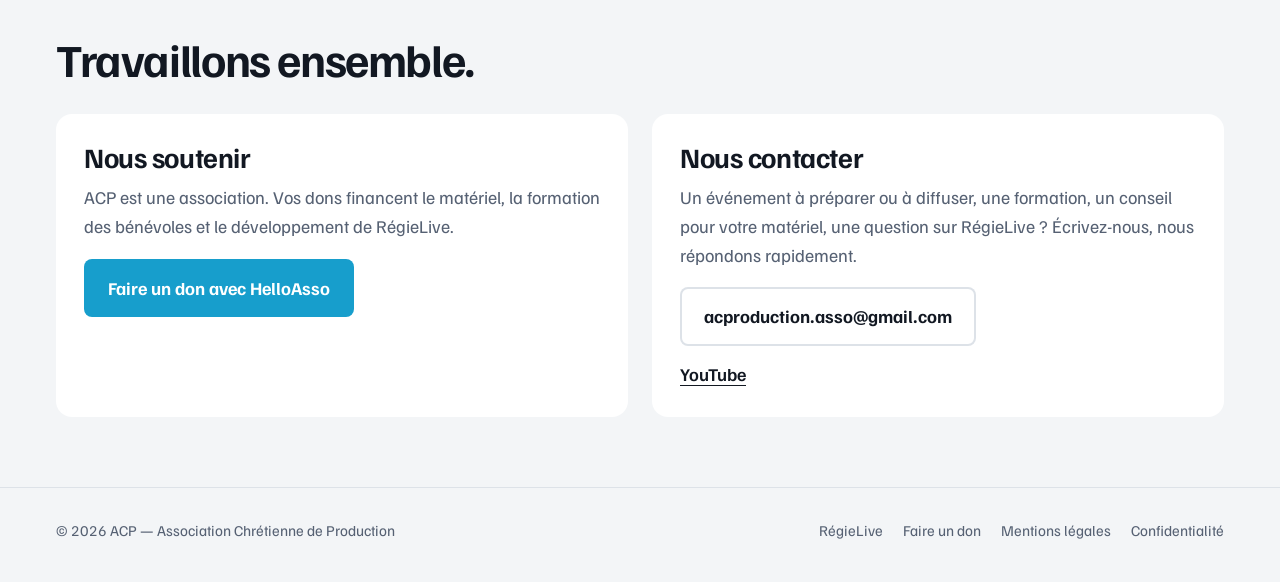
==== commit 22991b31: "Add files via upload" ====
--- a/index.html
+++ b/index.html
@@ -3,10 +3,10 @@
 <meta name="darkreader-lock"><!-- le site a ses propres thèmes clair et sombre : Dark Reader ne le modifie pas -->
 <meta name="color-scheme" content="light dark"><meta name="theme-color" content="#179ecc">
 <title>ACP — Association Chrétienne de Production</title>
-<meta name="description" content="Cultes en direct, vidéos, son, graphisme et formation : ACP accompagne les églises dans leurs outils numériques. Éditeur de RégieLive.">
+<meta name="description" content="ACP accompagne les églises et les associations avant, pendant et après leurs événements : communication, diffusion en direct, films, formation. Éditeur de RégieLive.">
 <link rel="canonical" href="https://acproduction-asso.github.io/">
 <meta property="og:type" content="website"><meta property="og:locale" content="fr_FR"><meta property="og:site_name" content="ACP">
-<meta property="og:title" content="ACP — Association Chrétienne de Production"><meta property="og:description" content="Cultes en direct, vidéos, son, graphisme et formation : ACP accompagne les églises dans leurs outils numériques. Éditeur de RégieLive."><meta property="og:url" content="https://acproduction-asso.github.io/"><meta property="og:image" content="https://acproduction-asso.github.io/img/direct.webp">
+<meta property="og:title" content="ACP — Association Chrétienne de Production"><meta property="og:description" content="ACP accompagne les églises et les associations avant, pendant et après leurs événements : communication, diffusion en direct, films, formation. Éditeur de RégieLive."><meta property="og:url" content="https://acproduction-asso.github.io/"><meta property="og:image" content="https://acproduction-asso.github.io/img/direct.webp">
 <link rel="icon" href="img/icone-32.png" sizes="32x32" type="image/png"><link rel="icon" href="img/icone-192.png" sizes="192x192" type="image/png"><link rel="apple-touch-icon" href="img/icone-180.png">
 <link rel="preload" href="assets/polices/familjen-grotesk-latin-wght-normal.woff2" as="font" type="font/woff2" crossorigin>
 <link rel="stylesheet" href="assets/site.css">
@@ -22,15 +22,26 @@
 
 <section class="hero l">
  <h1>Nous portons vos événements à l’écran.</h1>
- <div><p class="lead">Cultes en direct, vidéos, son, graphisme et formation : ACP, l’Association Chrétienne de Production, accompagne les églises et les associations dans leurs outils numériques.</p>
+ <div><p class="lead">ACP, l’Association Chrétienne de Production, accompagne les églises et les associations avant, pendant et après leurs événements : communication, diffusion en direct, films, formation.</p>
  <div class="cta"><a class="btn" href="#contact">Nous contacter</a><a class="btn alt" href="#regielive">Découvrir RégieLive</a></div></div>
 </section>
-<section class="l" aria-label="Ce que nous faisons"><div class="bandes"><a class="bd direct" href="#services"><video src="img/direct.mp4" poster="img/direct-poster.webp" muted loop playsinline preload="none" aria-hidden="true"></video><span><b>En direct</b><small>Cultes, conférences et concerts diffusés en direct.</small></span></a><a class="bd videos" href="#services"><video src="img/videos.mp4" poster="img/videos.webp" muted loop playsinline preload="none" aria-hidden="true"></video><span><b>Vidéos</b><small>Montages, teasers, génériques.</small></span></a><a class="bd print" href="#services"><div class="diapo" aria-hidden="true"><img src="img/print-1.webp" alt="" loading="lazy" style="animation-delay:0s"><img src="img/print-2.webp" alt="" loading="lazy" style="animation-delay:5s"><img src="img/print-3.webp" alt="" loading="lazy" style="animation-delay:10s"><img src="img/print-4.webp" alt="" loading="lazy" style="animation-delay:15s"><img src="img/print-5.webp" alt="" loading="lazy" style="animation-delay:20s"><img src="img/print-6.webp" alt="" loading="lazy" style="animation-delay:25s"><img src="img/print-7.webp" alt="" loading="lazy" style="animation-delay:30s"></div><span><b>Print / Web</b><small>Affiches, programmes, flyers, kakémonos, visuels web.</small></span></a><a class="bd formation" href="#services"><img src="img/conseil.webp" alt="" loading="lazy"><span><b>Formation</b><small>Former et conseiller les équipes techniques.</small></span></a></div></section>
+<section class="l" aria-label="Ce que nous faisons"><div class="bandes"><a class="bd print" href="#services"><div class="diapo" aria-hidden="true"><img src="img/print-1.webp" alt="" loading="lazy" style="animation-delay:0s"><img src="img/print-2.webp" alt="" loading="lazy" style="animation-delay:5s"><img src="img/print-3.webp" alt="" loading="lazy" style="animation-delay:10s"><img src="img/print-4.webp" alt="" loading="lazy" style="animation-delay:15s"><img src="img/print-5.webp" alt="" loading="lazy" style="animation-delay:20s"><img src="img/print-6.webp" alt="" loading="lazy" style="animation-delay:25s"><img src="img/print-7.webp" alt="" loading="lazy" style="animation-delay:30s"></div><span><b>Faire connaître</b><small>Affiches, programmes, visuels pour les réseaux.</small></span></a><a class="bd direct" href="#services"><video src="img/direct.mp4" poster="img/direct-poster.webp" muted loop playsinline preload="none" aria-hidden="true"></video><span><b>Diffuser en direct</b><small>Cultes, conférences et concerts en streaming.</small></span></a><a class="bd videos" href="#services"><video src="img/videos.mp4" poster="img/videos.webp" muted loop playsinline preload="none" aria-hidden="true"></video><span><b>Faire revivre</b><small>Films de vos événements, temps forts, extraits.</small></span></a><a class="bd formation" href="#services"><img src="img/conseil.webp" alt="" loading="lazy"><span><b>Former et accompagner</b><small>Vos bénévoles, votre matériel, votre installation.</small></span></a></div></section>
 
 <section class="sec l blanc" id="services">
- <h2>Une équipe à votre écoute.</h2>
- <p class="intro">Nous vous accompagnons dans vos projets, de l’idée à la diffusion, avec du matériel professionnel et des bénévoles formés.</p>
- <div class="tuiles"><div class="tuile"><svg viewBox="0 0 24 24" aria-hidden="true"><path d="M3 6h13v12H3zM16 10l5-3v10l-5-3"/></svg><h3>Streaming</h3><p>Conférences en direct, concerts de louange, cérémonies de mariage : nous assurons toute la chaîne, de la caméra à la diffusion.</p></div><div class="tuile"><svg viewBox="0 0 24 24" aria-hidden="true"><path d="M4 5h16v14H4zM4 9h16M8 5v4M12 5v4M16 5v4"/></svg><h3>Vidéos</h3><p>Montages, teasers, boucles vidéo, génériques et post-production.</p></div><div class="tuile"><svg viewBox="0 0 24 24" aria-hidden="true"><path d="M9 18V6l10-2v12M9 18a3 3 0 1 1-6 0 3 3 0 0 1 6 0zM19 16a3 3 0 1 1-6 0 3 3 0 0 1 6 0z"/></svg><h3>Audionumérique</h3><p>Compositions, enregistrements, mixage en studio et en direct.</p></div><div class="tuile"><svg viewBox="0 0 24 24" aria-hidden="true"><path d="M4 4h16v16H4zM4 15l5-5 4 4 3-3 4 4"/></svg><h3>Graphisme et photo</h3><p>Affiches, visuels pour le web et les réseaux, photos d’événements.</p></div><div class="tuile"><svg viewBox="0 0 24 24" aria-hidden="true"><path d="M12 3 2 8l10 5 10-5zM6 10v5c3 2 9 2 12 0v-5"/></svg><h3>Formation</h3><p>Former les équipes techniques des églises : son, image, diffusion, logiciels.</p></div><div class="tuile"><svg viewBox="0 0 24 24" aria-hidden="true"><path d="M12 21a9 9 0 1 0 0-18 9 9 0 0 0 0 18zM12 7v5l3 2"/></svg><h3>Conseil</h3><p>Solutions « prêtes à brancher », conseils de configuration et logistique pour vos événements.</p></div></div>
+ <h2>De la première affiche au replay.</h2>
+ <p class="intro">Une équipe de bénévoles formés, avec son propre matériel, vous accompagne à chaque moment de votre événement, et tout au long de l’année.</p>
+ <div class="fil">
+  <div class="fil-moment"><p class="fil-quand">Avant</p><div class="fil-corps"><h3>Préparer et faire connaître votre événement</h3><p>Nous établissons avec vous un plan de communication, puis nous créons l’affiche, la vidéo d’annonce et les visuels pour les réseaux sociaux : tout pour donner envie de venir.</p></div></div>
+  <div class="fil-moment fil-jour"><p class="fil-quand">Le jour J</p><div class="fil-corps"><h3>Diffuser en direct (streaming)</h3><p>Notre équipe arrive avec son propre matériel et s’occupe de tout, de l’installation à la diffusion sur Internet. Ainsi, ceux qui ne peuvent pas se déplacer suivent le culte ou la rencontre en direct, depuis chez eux.</p></div></div>
+  <div class="fil-moment"><p class="fil-quand">Après</p><div class="fil-corps"><h3>Faire revivre l’événement</h3><p>Nous réalisons un film court qui restitue l’ambiance et les temps forts, l’enregistrement complet des prédications et interventions, et des extraits pour les réseaux sociaux.</p></div></div>
+ </div>
+ <div class="annee"><p class="fil-quand">Toute l’année</p>
+  <div class="annee-l">
+   <div><h3>Former vos équipes</h3><p>Nous formons vos bénévoles à l’image, à la diffusion en direct et à RégieLive, sur votre propre matériel.</p></div>
+   <div><h3>Vous accompagner</h3><p>Nous venons voir votre lieu, écoutons vos besoins et votre budget, puis vous aidons à choisir, installer et régler le matériel, avec un audit complet si besoin. Nous restons à vos côtés jusqu’à la première diffusion.</p></div>
+   <div><h3>RégieLive</h3><p>Nous l’avons créé pour conduire tout le culte depuis un seul poste : chants, versets, vidéos et présentations, sur les écrans de la salle comme dans le direct. Il écoute même la prédication pour proposer les versets cités. <a href="#regielive">Découvrir RégieLive</a></p></div>
+  </div>
+ </div>
 </section>
 
 <section class="sec l" id="realisations">
@@ -47,7 +58,7 @@
 
 <section class="sec l rl" id="regielive">
  <div><span class="marque">Régie<b>Live</b></span><h2>Notre logiciel pour la régie du culte.</h2>
- <p>RégieLive affiche les chants, les versets et les vidéos sur l’écran de votre église. En français, pensé pour les bénévoles : il est né de notre expérience du terrain.</p>
+ <p>RégieLive conduit tout le culte depuis un seul poste : chants, versets, vidéos et présentations, sur les écrans de la salle, dans le direct et pour les chanteurs. Il écoute la prédication pour proposer les versets cités et se pilote même depuis un téléphone. En français, pensé pour les bénévoles : il est né de notre expérience du terrain.</p>
  <a class="btn" href="https://regielive.github.io" target="_blank" rel="noopener">Découvrir RégieLive</a></div>
  <div class="ecr" aria-hidden="true"><div>L’Éternel est mon berger : je ne manquerai de rien.</div><small>À l’écran</small></div>
 </section>
@@ -56,7 +67,7 @@
  <h2>Travaillons ensemble.</h2>
  <div class="deux">
   <div class="boite" id="soutenir"><h3>Nous soutenir</h3><p>ACP est une association. Vos dons financent le matériel, la formation des bénévoles et le développement de RégieLive.</p><a class="btn" href="https://www.helloasso.com/associations/acp-association-chretienne-de-production/formulaires/1" target="_blank" rel="noopener">Faire un don avec HelloAsso</a></div>
-  <div class="boite" id="contact"><h3>Nous contacter</h3><p>Un événement à filmer, une formation, une question sur RégieLive ? Écrivez-nous, nous répondons rapidement.</p><a class="btn alt" href="mailto:acproduction.asso@gmail.com">acproduction.asso@gmail.com</a>
+  <div class="boite" id="contact"><h3>Nous contacter</h3><p>Un événement à préparer ou à diffuser, une formation, un conseil pour votre matériel, une question sur RégieLive ? Écrivez-nous, nous répondons rapidement.</p><a class="btn alt" href="mailto:acproduction.asso@gmail.com">acproduction.asso@gmail.com</a>
    <div class="reseaux"><a href="https://www.youtube.com/channel/UCSpr7Q7mBJWaFpqFQJfIE9g" target="_blank" rel="noopener">YouTube</a></div></div>
  </div>
 </section>
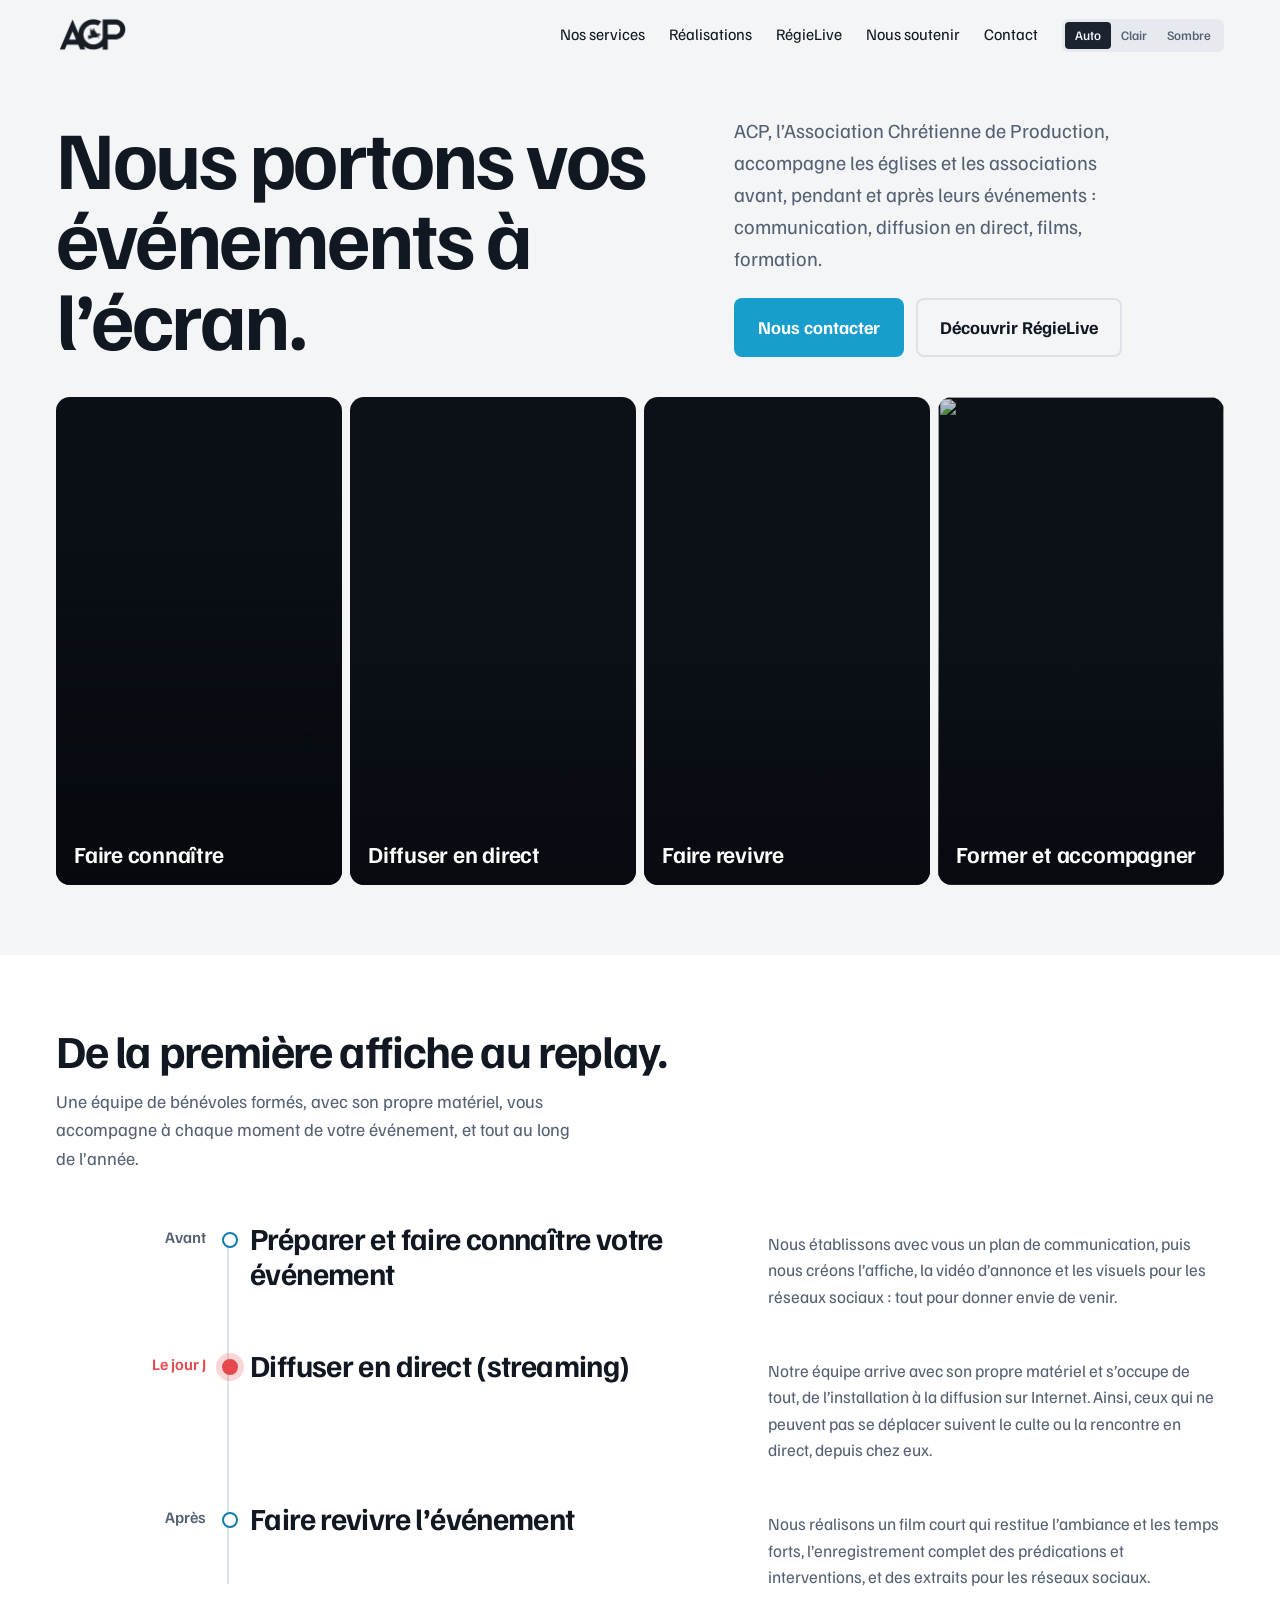
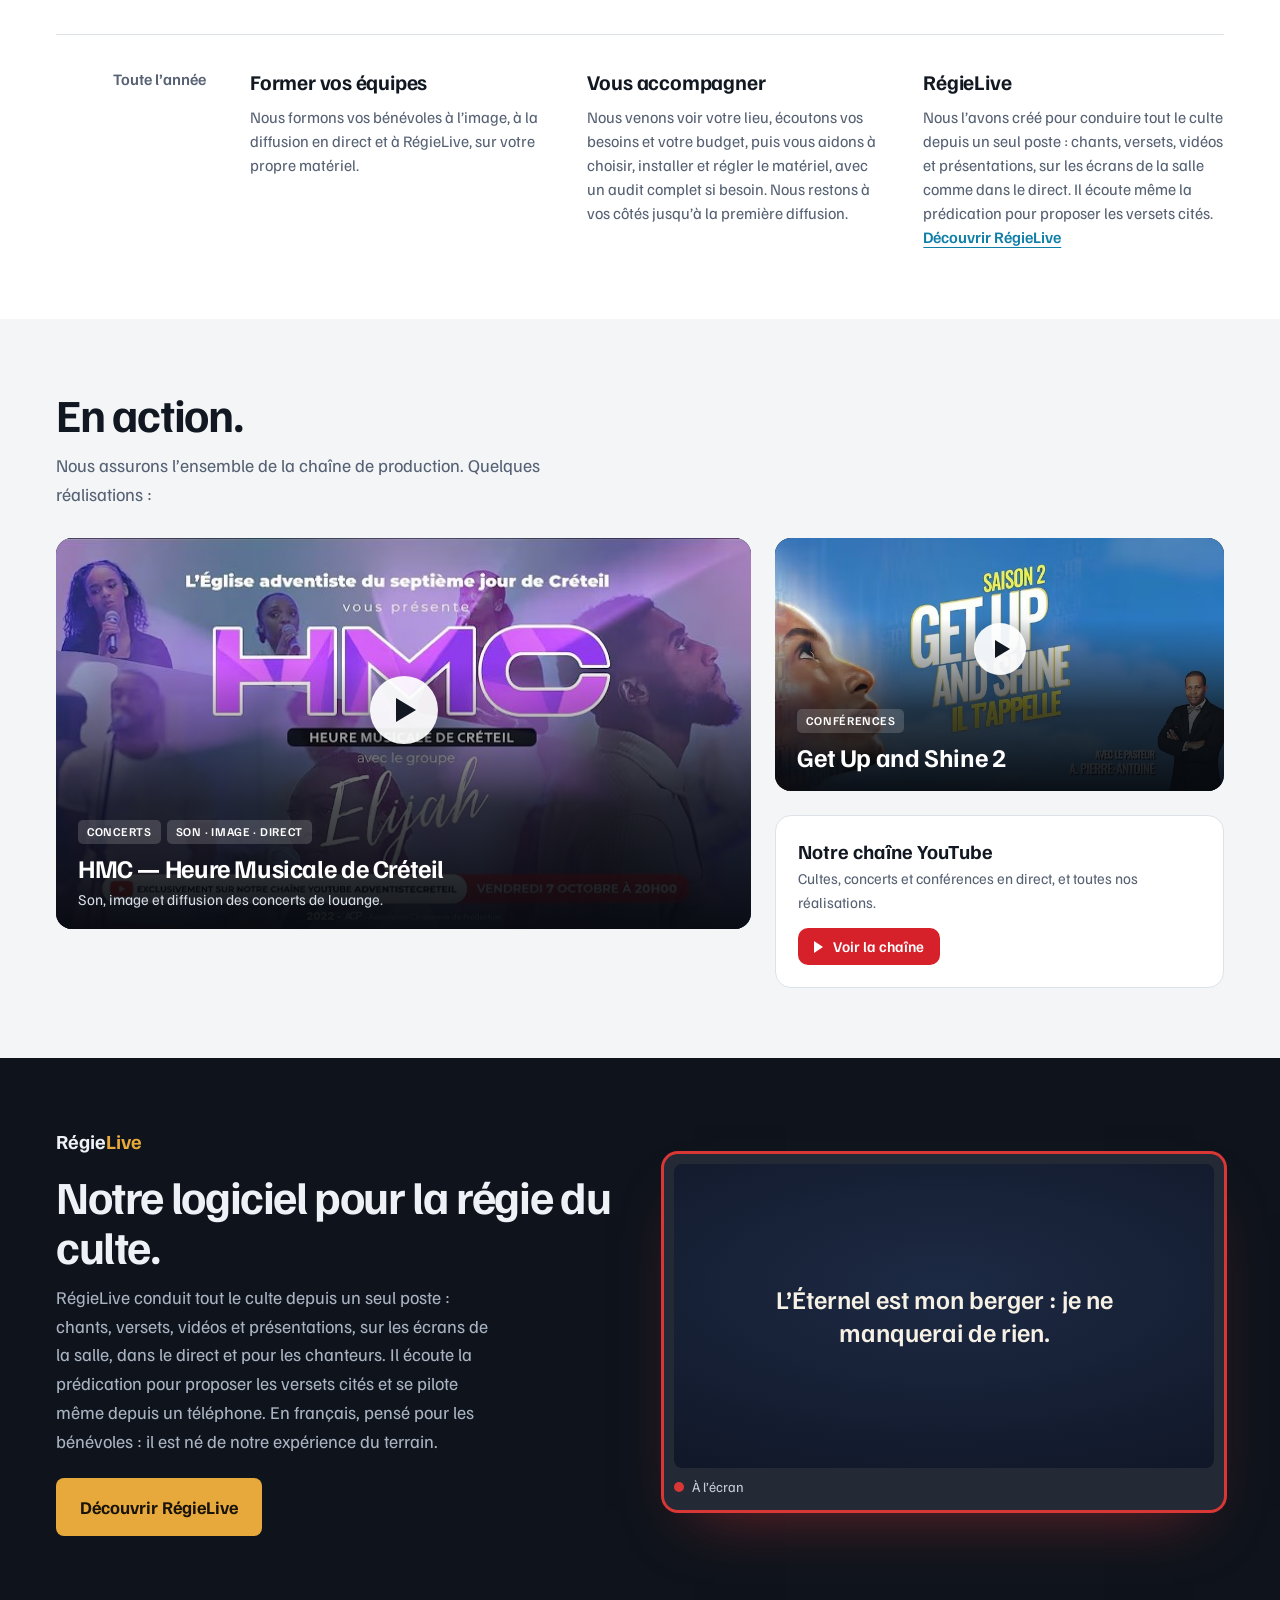
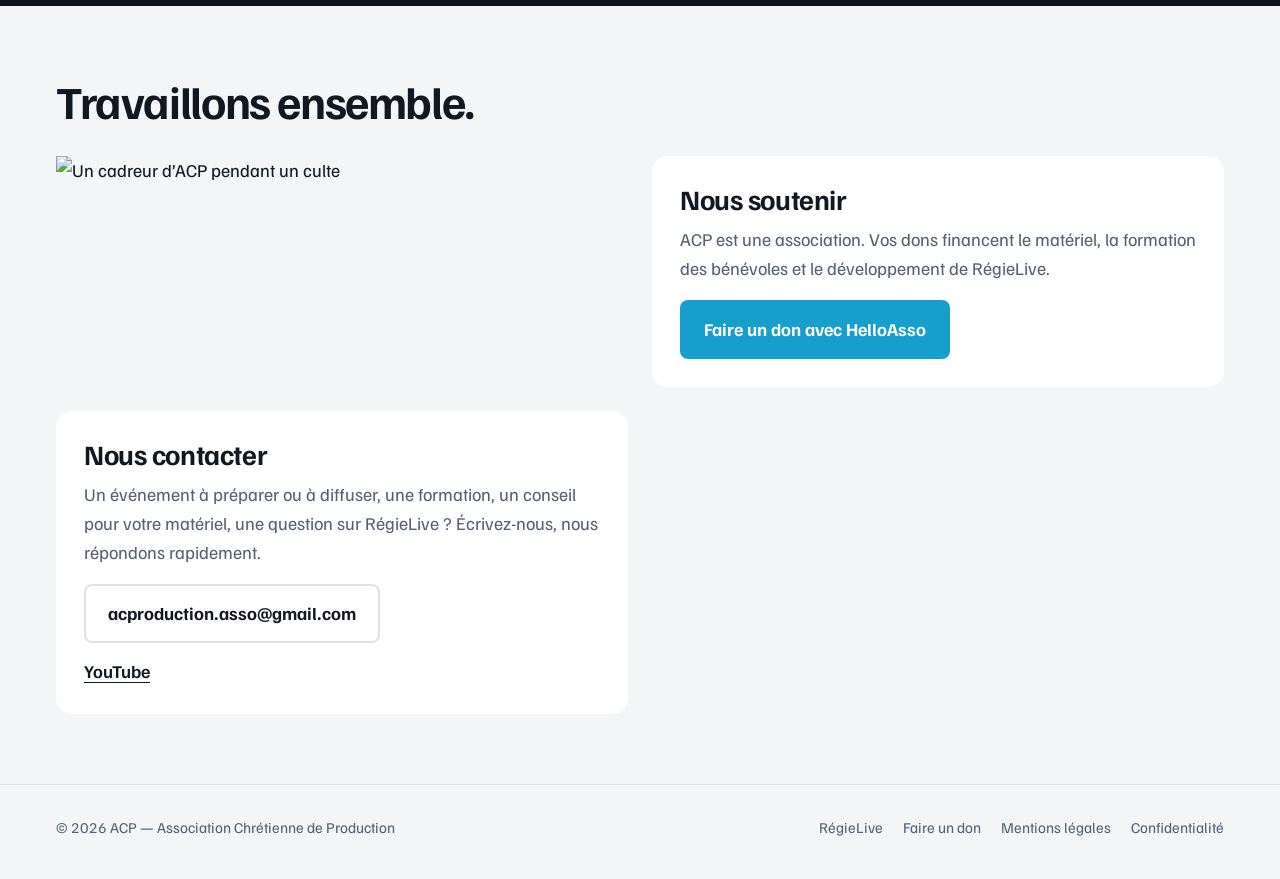
==== commit 333a8afd: "Add files via upload" ====
--- a/index.html
+++ b/index.html
@@ -25,7 +25,7 @@
  <div><p class="lead">ACP, l’Association Chrétienne de Production, accompagne les églises et les associations avant, pendant et après leurs événements : communication, diffusion en direct, films, formation.</p>
  <div class="cta"><a class="btn" href="#contact">Nous contacter</a><a class="btn alt" href="#regielive">Découvrir RégieLive</a></div></div>
 </section>
-<section class="l" aria-label="Ce que nous faisons"><div class="bandes"><a class="bd print" href="#services"><div class="diapo" aria-hidden="true"><img src="img/print-1.webp" alt="" loading="lazy" style="animation-delay:0s"><img src="img/print-2.webp" alt="" loading="lazy" style="animation-delay:5s"><img src="img/print-3.webp" alt="" loading="lazy" style="animation-delay:10s"><img src="img/print-4.webp" alt="" loading="lazy" style="animation-delay:15s"><img src="img/print-5.webp" alt="" loading="lazy" style="animation-delay:20s"><img src="img/print-6.webp" alt="" loading="lazy" style="animation-delay:25s"><img src="img/print-7.webp" alt="" loading="lazy" style="animation-delay:30s"></div><span><b>Faire connaître</b><small>Affiches, programmes, visuels pour les réseaux.</small></span></a><a class="bd direct" href="#services"><video src="img/direct.mp4" poster="img/direct-poster.webp" muted loop playsinline preload="none" aria-hidden="true"></video><span><b>Diffuser en direct</b><small>Cultes, conférences et concerts en streaming.</small></span></a><a class="bd videos" href="#services"><video src="img/videos.mp4" poster="img/videos.webp" muted loop playsinline preload="none" aria-hidden="true"></video><span><b>Faire revivre</b><small>Films de vos événements, temps forts, extraits.</small></span></a><a class="bd formation" href="#services"><img src="img/conseil.webp" alt="" loading="lazy"><span><b>Former et accompagner</b><small>Vos bénévoles, votre matériel, votre installation.</small></span></a></div></section>
+<section class="l" aria-label="Ce que nous faisons"><div class="bandes"><a class="bd print" href="#services"><div class="diapo" aria-hidden="true"><img src="img/print-1.webp" alt="" loading="lazy" style="animation-delay:0s"><img src="img/print-2.webp" alt="" loading="lazy" style="animation-delay:5s"><img src="img/print-3.webp" alt="" loading="lazy" style="animation-delay:10s"><img src="img/print-4.webp" alt="" loading="lazy" style="animation-delay:15s"><img src="img/print-5.webp" alt="" loading="lazy" style="animation-delay:20s"><img src="img/print-6.webp" alt="" loading="lazy" style="animation-delay:25s"><img src="img/print-7.webp" alt="" loading="lazy" style="animation-delay:30s"><img src="img/print-8.webp" alt="" loading="lazy" style="animation-delay:35s"><img src="img/print-9.webp" alt="" loading="lazy" style="animation-delay:40s"><img src="img/print-10.webp" alt="" loading="lazy" style="animation-delay:45s"></div><span><b>Faire connaître</b><small>Affiches, programmes, visuels pour les réseaux.</small></span></a><a class="bd direct" href="#services"><video src="img/direct.mp4" poster="img/direct-photo.webp" muted loop playsinline preload="none" aria-hidden="true"></video><span><b>Diffuser en direct</b><small>Cultes, conférences et concerts en streaming.</small></span></a><a class="bd videos" href="#services"><video src="img/videos.mp4" poster="img/montage.webp" muted loop playsinline preload="none" aria-hidden="true"></video><span><b>Faire revivre</b><small>Films de vos événements, temps forts, extraits.</small></span></a><a class="bd formation" href="#services"><img src="img/regie-plein-air.webp" alt="" loading="lazy"><span><b>Former et accompagner</b><small>Vos bénévoles, votre matériel, votre installation.</small></span></a></div></section>
 
 <section class="sec l blanc" id="services">
  <h2>De la première affiche au replay.</h2>
@@ -65,7 +65,8 @@
 
 <section class="sec l">
  <h2>Travaillons ensemble.</h2>
- <div class="deux">
+ <div class="deux avec-photo">
+  <figure class="equipe"><img src="img/equipe.webp" alt="Un cadreur d’ACP pendant un culte" loading="lazy"></figure>
   <div class="boite" id="soutenir"><h3>Nous soutenir</h3><p>ACP est une association. Vos dons financent le matériel, la formation des bénévoles et le développement de RégieLive.</p><a class="btn" href="https://www.helloasso.com/associations/acp-association-chretienne-de-production/formulaires/1" target="_blank" rel="noopener">Faire un don avec HelloAsso</a></div>
   <div class="boite" id="contact"><h3>Nous contacter</h3><p>Un événement à préparer ou à diffuser, une formation, un conseil pour votre matériel, une question sur RégieLive ? Écrivez-nous, nous répondons rapidement.</p><a class="btn alt" href="mailto:acproduction.asso@gmail.com">acproduction.asso@gmail.com</a>
    <div class="reseaux"><a href="https://www.youtube.com/channel/UCSpr7Q7mBJWaFpqFQJfIE9g" target="_blank" rel="noopener">YouTube</a></div></div>
--- a/assets/site.css
+++ b/assets/site.css
@@ -64,13 +64,32 @@
 .sec{padding-top:70px;padding-bottom:70px}
 .sec .intro{color:var(--doux);max-width:52ch;margin-top:12px}
 .blanc{background:var(--carte)}
-.tuiles{margin-top:30px;display:grid;grid-template-columns:repeat(3,1fr);gap:1px;background:var(--trait);border:1px solid var(--trait);border-radius:16px;overflow:hidden}
-.tuile{background:var(--carte);padding:26px}
-.blanc .tuile{background:var(--fond)}
-.tuile svg{width:30px;height:30px;fill:none;stroke:var(--bleu);stroke-width:1.7;stroke-linecap:round;stroke-linejoin:round}
-.tuile h3{font-size:20px;margin-top:12px}
-.tuile p{margin-top:6px;color:var(--doux);font-size:16px;line-height:1.5}
-@media (max-width:900px){.tuiles{grid-template-columns:1fr 1fr}}@media (max-width:560px){.tuiles{grid-template-columns:1fr}}
+/* Services : conducteur de l’événement (avant, le jour J, après) puis « toute l’année » */
+.fil{margin-top:48px;position:relative;--col:150px;--live:#e5484d}
+.fil::before{content:"";position:absolute;left:calc(var(--col) + 21px);top:14px;bottom:44px;width:2px;background:var(--trait)}
+.fil-moment{display:grid;grid-template-columns:var(--col) 1fr;column-gap:44px;padding-bottom:38px;position:relative}
+.fil-moment::before{content:"";position:absolute;left:calc(var(--col) + 16px);top:11px;width:12px;height:12px;border-radius:50%;background:var(--carte);border:2px solid var(--bleu)}
+.fil-quand{color:var(--doux);font-size:16px;font-weight:600;padding-top:4px;text-align:right}
+.fil-corps{display:grid;grid-template-columns:minmax(0,1.05fr) minmax(0,1fr);gap:8px 40px;align-items:baseline}
+.fil-corps h3{font-size:clamp(24px,2.4vw,32px);line-height:1.15;letter-spacing:-.02em;font-weight:700}
+.fil-corps p{color:var(--doux);font-size:17px;line-height:1.55;max-width:46ch}
+.fil-jour::before{background:var(--live);border-color:var(--live);box-shadow:0 0 0 6px color-mix(in srgb,var(--live) 22%,transparent)}
+.fil-jour .fil-quand{color:var(--live)}
+.annee{display:grid;grid-template-columns:150px 1fr;column-gap:44px;border-top:1px solid var(--trait);padding-top:30px;margin-top:6px}
+.annee .fil-quand{padding-top:2px}
+.annee-l{display:grid;grid-template-columns:repeat(3,minmax(0,1fr));gap:28px 36px}
+.annee-l h3{font-size:21px;letter-spacing:-.01em}
+.annee-l p{margin-top:6px;color:var(--doux);font-size:16px;line-height:1.5}
+.annee-l a{color:var(--bleu);font-weight:600;white-space:nowrap}
+@media (max-width:820px){
+ .fil{--col:0px}.fil::before{left:5px}
+ .fil-moment{grid-template-columns:1fr;padding-left:30px;column-gap:0}
+ .fil-moment::before{left:0}
+ .fil-quand{text-align:left;padding-top:0;margin-bottom:4px}
+ .fil-corps{grid-template-columns:1fr}
+ .annee{grid-template-columns:1fr}.annee .fil-quand{margin-bottom:14px}
+ .annee-l{grid-template-columns:1fr}
+}
 /* réalisations : une vidéo à la une, une seconde et la carte de la chaîne */
 .yta{display:grid;grid-template-columns:1.55fr 1fr;gap:24px;margin-top:30px}
 .vcard{position:relative;display:block;border-radius:16px;overflow:hidden;color:#fff;text-decoration:none;background:#0c1118;aspect-ratio:16/9}
@@ -106,6 +125,8 @@
 /* soutenir et contact */
 .deux{display:grid;grid-template-columns:1fr 1fr;gap:24px;margin-top:30px}
 .boite{background:var(--carte);border-radius:16px;padding:28px}
+.boite{min-width:0}.boite .btn{max-width:100%;overflow-wrap:anywhere}
+@media (max-width:420px){.boite{padding:22px}}
 .boite h3{font:700 28px/1.1 "Familjen Grotesk Variable",system-ui,sans-serif;letter-spacing:-.015em}
 .boite p{color:var(--doux);margin-top:10px}
 .boite .btn{margin-top:18px}
@@ -127,3 +148,5 @@
 .haut:focus-visible{outline:3px solid var(--bleuF);outline-offset:3px}
 #contenu:focus{outline:none}
 @media (prefers-reduced-motion:reduce){.haut{transition:none}}
+/* très petits téléphones (320–360 px) : l’en-tête tient sur une ligne */
+@media (max-width:360px){header{gap:8px}header nav{gap:6px}.theme button{padding:6px 6px;font-size:12px}.menu-m summary{padding:8px 9px}}
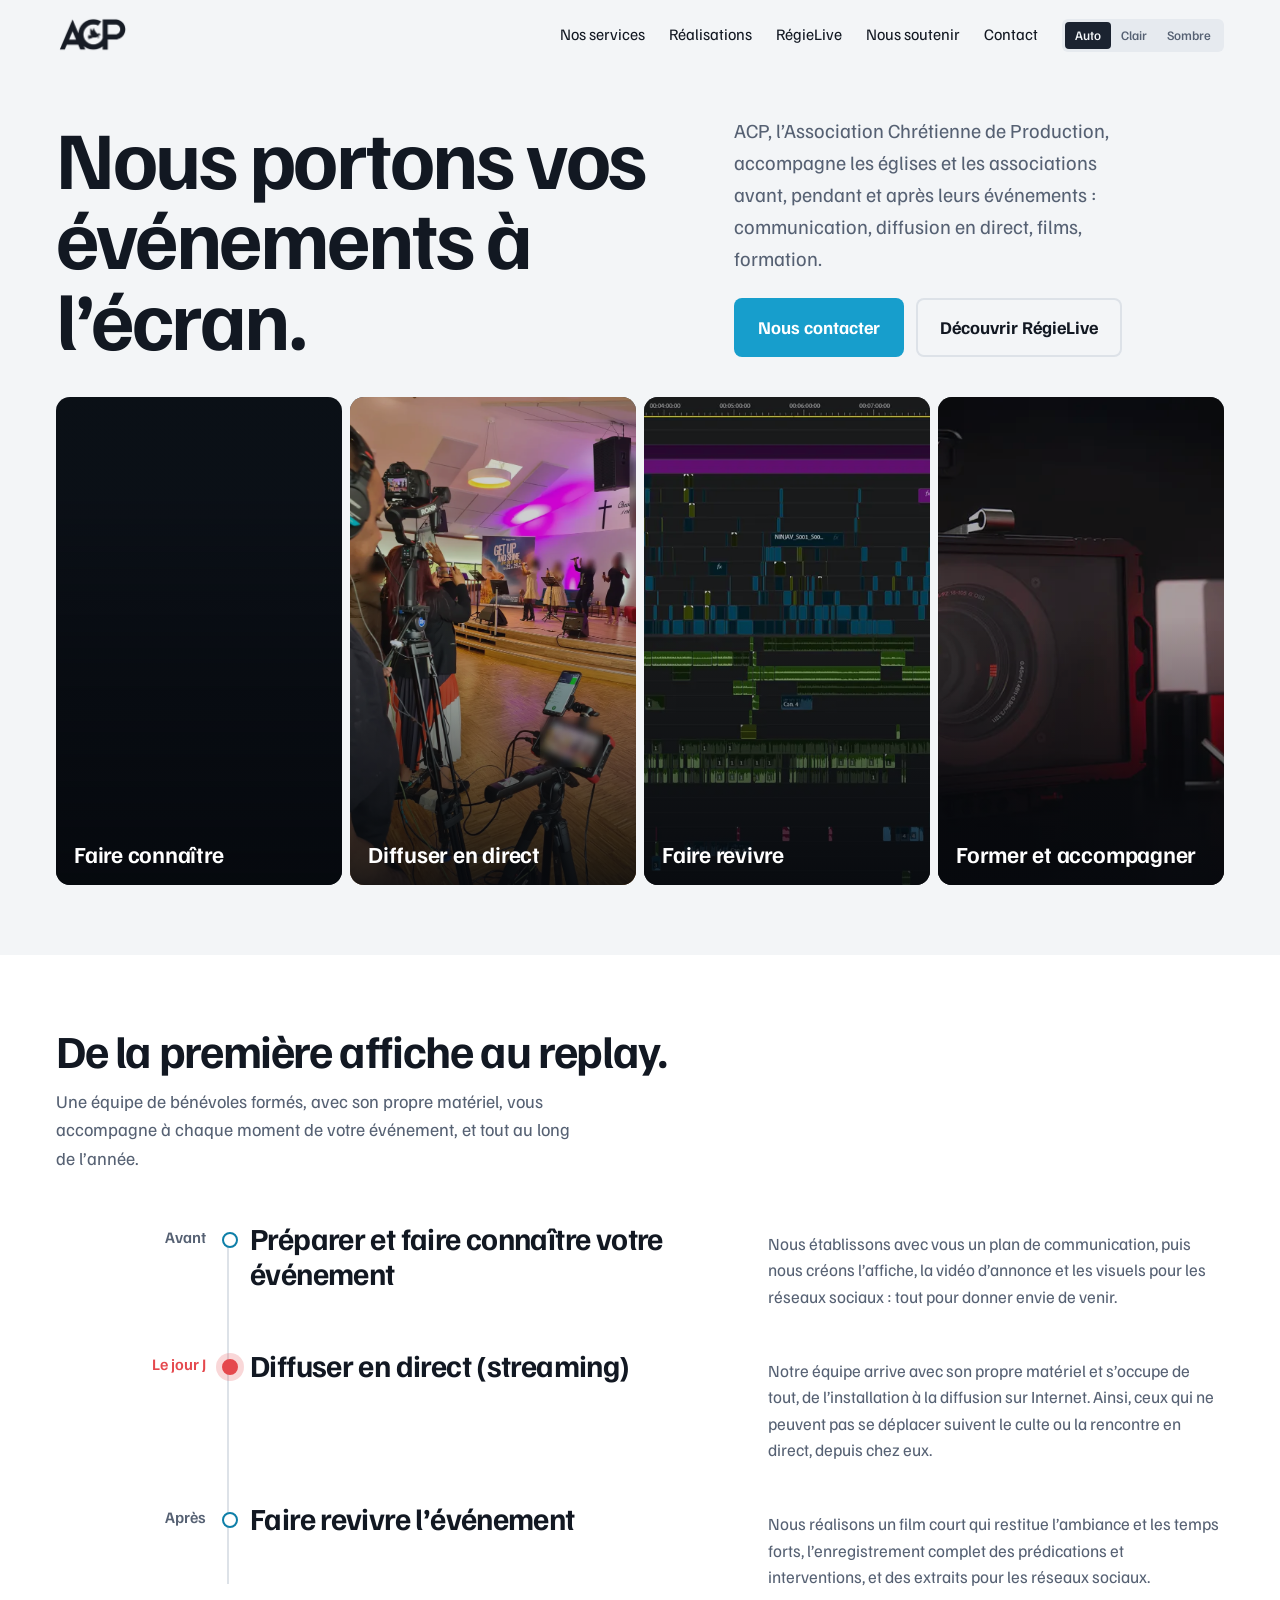
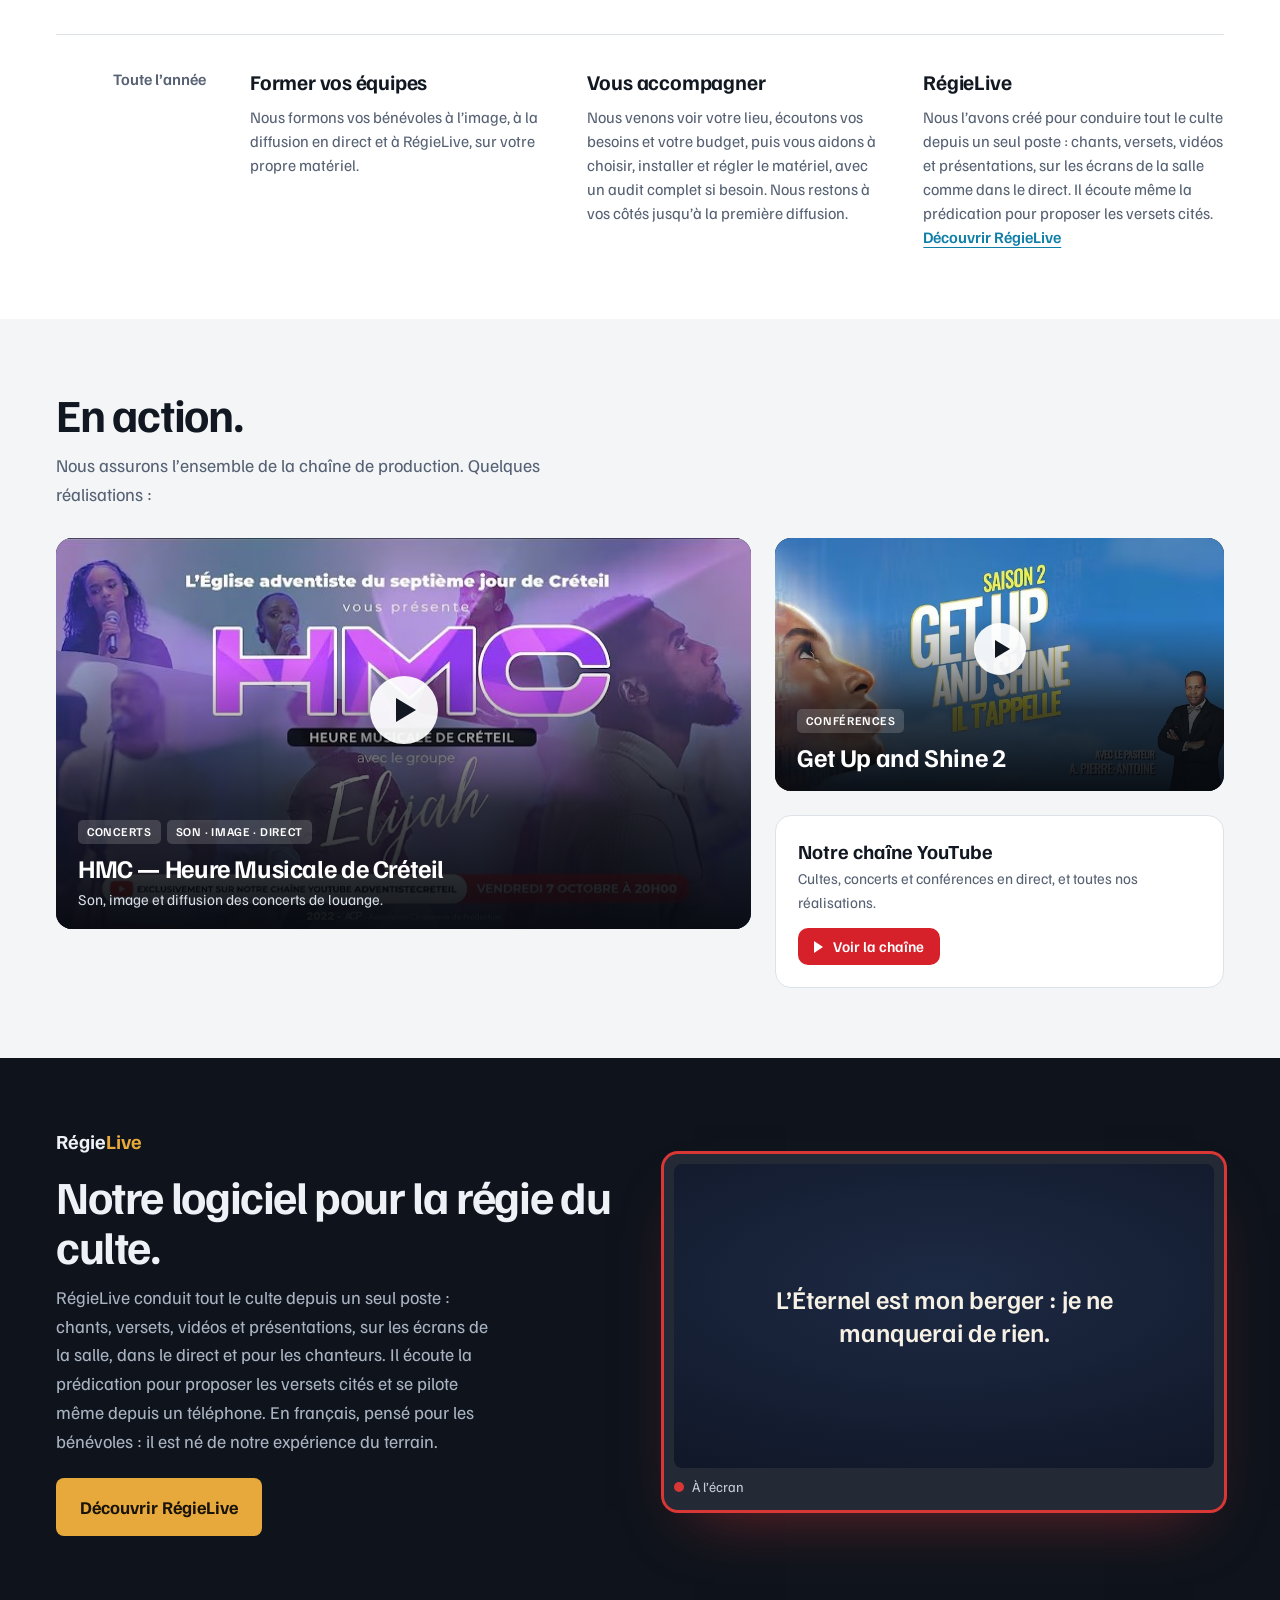
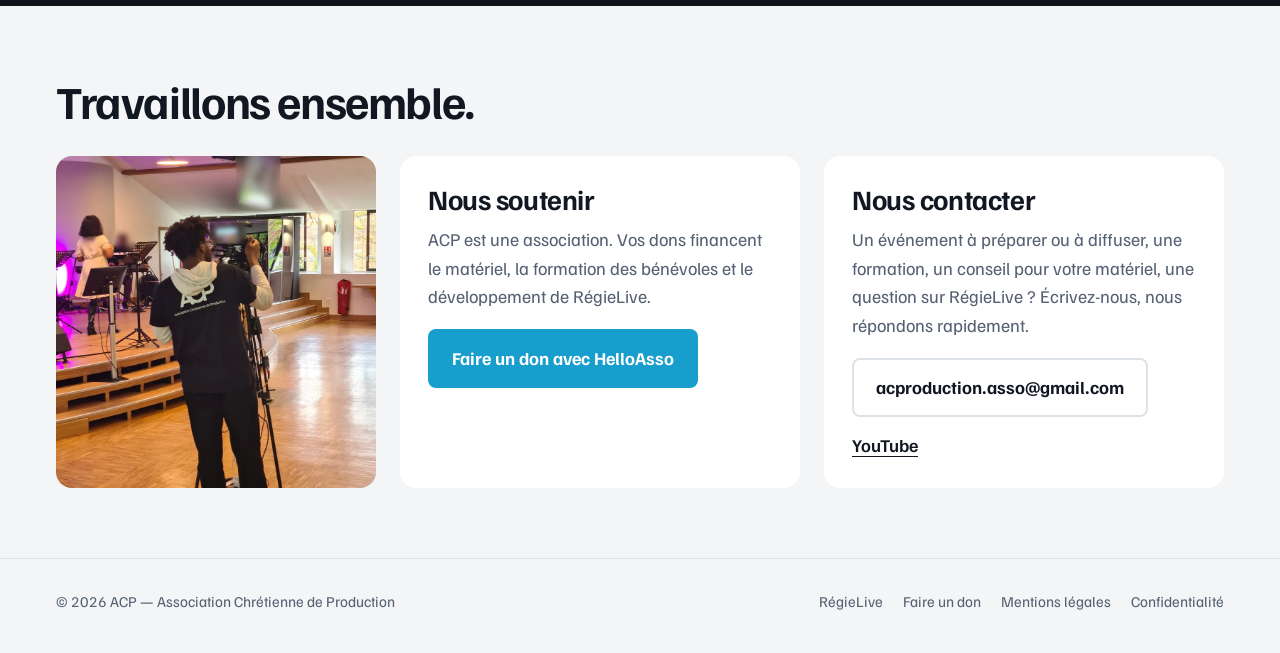
==== commit bc1e595d: "Add files via upload" ====
--- a/index.html
+++ b/index.html
@@ -25,7 +25,7 @@
  <div><p class="lead">ACP, l’Association Chrétienne de Production, accompagne les églises et les associations avant, pendant et après leurs événements : communication, diffusion en direct, films, formation.</p>
  <div class="cta"><a class="btn" href="#contact">Nous contacter</a><a class="btn alt" href="#regielive">Découvrir RégieLive</a></div></div>
 </section>
-<section class="l" aria-label="Ce que nous faisons"><div class="bandes"><a class="bd print" href="#services"><div class="diapo" aria-hidden="true"><img src="img/print-1.webp" alt="" loading="lazy" style="animation-delay:0s"><img src="img/print-2.webp" alt="" loading="lazy" style="animation-delay:5s"><img src="img/print-3.webp" alt="" loading="lazy" style="animation-delay:10s"><img src="img/print-4.webp" alt="" loading="lazy" style="animation-delay:15s"><img src="img/print-5.webp" alt="" loading="lazy" style="animation-delay:20s"><img src="img/print-6.webp" alt="" loading="lazy" style="animation-delay:25s"><img src="img/print-7.webp" alt="" loading="lazy" style="animation-delay:30s"><img src="img/print-8.webp" alt="" loading="lazy" style="animation-delay:35s"><img src="img/print-9.webp" alt="" loading="lazy" style="animation-delay:40s"><img src="img/print-10.webp" alt="" loading="lazy" style="animation-delay:45s"></div><span><b>Faire connaître</b><small>Affiches, programmes, visuels pour les réseaux.</small></span></a><a class="bd direct" href="#services"><video src="img/direct.mp4" poster="img/direct-photo.webp" muted loop playsinline preload="none" aria-hidden="true"></video><span><b>Diffuser en direct</b><small>Cultes, conférences et concerts en streaming.</small></span></a><a class="bd videos" href="#services"><video src="img/videos.mp4" poster="img/montage.webp" muted loop playsinline preload="none" aria-hidden="true"></video><span><b>Faire revivre</b><small>Films de vos événements, temps forts, extraits.</small></span></a><a class="bd formation" href="#services"><img src="img/regie-plein-air.webp" alt="" loading="lazy"><span><b>Former et accompagner</b><small>Vos bénévoles, votre matériel, votre installation.</small></span></a></div></section>
+<section class="l" aria-label="Ce que nous faisons"><div class="bandes"><a class="bd print" href="#services"><div class="diapo" aria-hidden="true"><img src="img/print-1.webp" alt="" loading="lazy" style="animation-delay:0s"><img src="img/print-2.webp" alt="" loading="lazy" style="animation-delay:5s"><img src="img/print-3.webp" alt="" loading="lazy" style="animation-delay:10s"><img src="img/print-4.webp" alt="" loading="lazy" style="animation-delay:15s"><img src="img/print-5.webp" alt="" loading="lazy" style="animation-delay:20s"><img src="img/print-6.webp" alt="" loading="lazy" style="animation-delay:25s"><img src="img/print-7.webp" alt="" loading="lazy" style="animation-delay:30s"><img src="img/print-8.webp" alt="" loading="lazy" style="animation-delay:35s"><img src="img/print-9.webp" alt="" loading="lazy" style="animation-delay:40s"><img src="img/print-10.webp" alt="" loading="lazy" style="animation-delay:45s"></div><span><b>Faire connaître</b><small>Affiches, programmes, visuels pour les réseaux.</small></span></a><a class="bd direct" href="#services"><video src="img/direct.mp4" poster="img/direct-photo.webp" muted loop playsinline preload="none" aria-hidden="true"></video><span><b>Diffuser en direct</b><small>Cultes, conférences et concerts en streaming.</small></span></a><a class="bd videos" href="#services"><video src="img/videos.mp4" poster="img/montage.webp" muted loop playsinline preload="none" aria-hidden="true"></video><span><b>Faire revivre</b><small>Films de vos événements, temps forts, extraits.</small></span></a><a class="bd formation" href="#services"><img src="img/conseil.webp" alt="" loading="lazy"><span><b>Former et accompagner</b><small>Vos bénévoles, votre matériel, votre installation.</small></span></a></div></section>
 
 <section class="sec l blanc" id="services">
  <h2>De la première affiche au replay.</h2>
--- a/assets/site.css
+++ b/assets/site.css
@@ -56,8 +56,8 @@
 /* Print / Web : diaporama lent en fondu, 7 visuels de 5 s chacun */
 .diapo{position:absolute;inset:0}
 .bd.print::after{background:linear-gradient(0deg,rgba(6,9,14,.94),rgba(6,9,14,.55) 45%,rgba(6,9,14,.1) 80%)}
-.diapo img{animation:diapo 35s linear infinite both}
-@keyframes diapo{0%{opacity:0}4%{opacity:.85}14.3%{opacity:.85}18.3%{opacity:0}100%{opacity:0}}
+.diapo img{animation:diapo 50s linear infinite both}
+@keyframes diapo{0%{opacity:0}3%{opacity:.85}10%{opacity:.85}13%{opacity:0}100%{opacity:0}}
 @media (max-width:900px){.bandes{flex-direction:column;height:auto}.bd{flex:none;height:150px}.bd small{opacity:1;max-height:60px}.bandes .bd:hover{flex-grow:1}}
 @media (prefers-reduced-motion:reduce){.bd,.bd img{transition:none}.diapo img{animation:none;opacity:0}.diapo img:first-child{opacity:.85}}
 /* sections */
@@ -150,3 +150,9 @@
 @media (prefers-reduced-motion:reduce){.haut{transition:none}}
 /* très petits téléphones (320–360 px) : l’en-tête tient sur une ligne */
 @media (max-width:360px){header{gap:8px}header nav{gap:6px}.theme button{padding:6px 6px;font-size:12px}.menu-m summary{padding:8px 9px}}
+
+/* Travaillons ensemble : photo de l’équipe à côté des deux encadrés */
+.deux.avec-photo{grid-template-columns:minmax(0,.8fr) minmax(0,1fr) minmax(0,1fr)}
+.equipe{margin:0;border-radius:16px;overflow:hidden;position:relative;min-height:240px}
+.equipe img{position:absolute;inset:0;width:100%;height:100%;object-fit:cover;object-position:50% 35%;display:block}
+@media (max-width:900px){.deux.avec-photo{grid-template-columns:1fr}.equipe{height:300px}}
